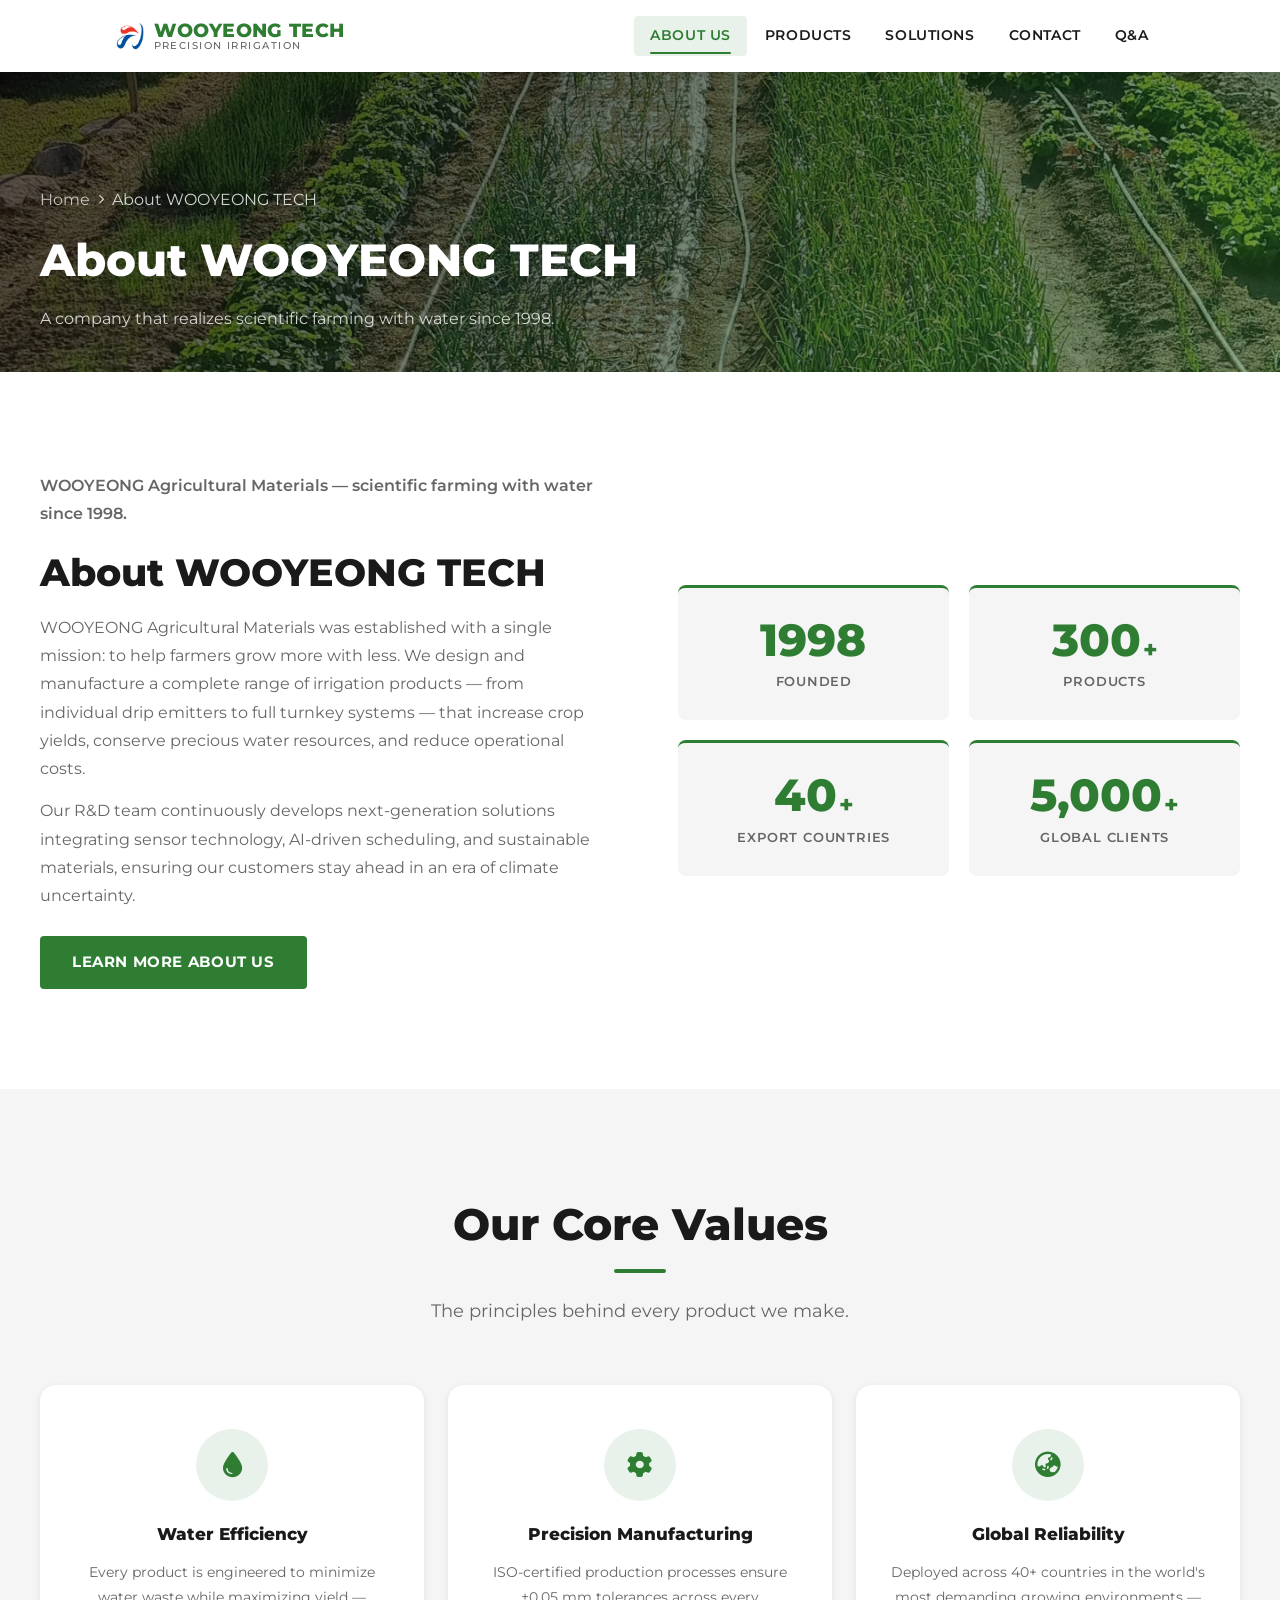
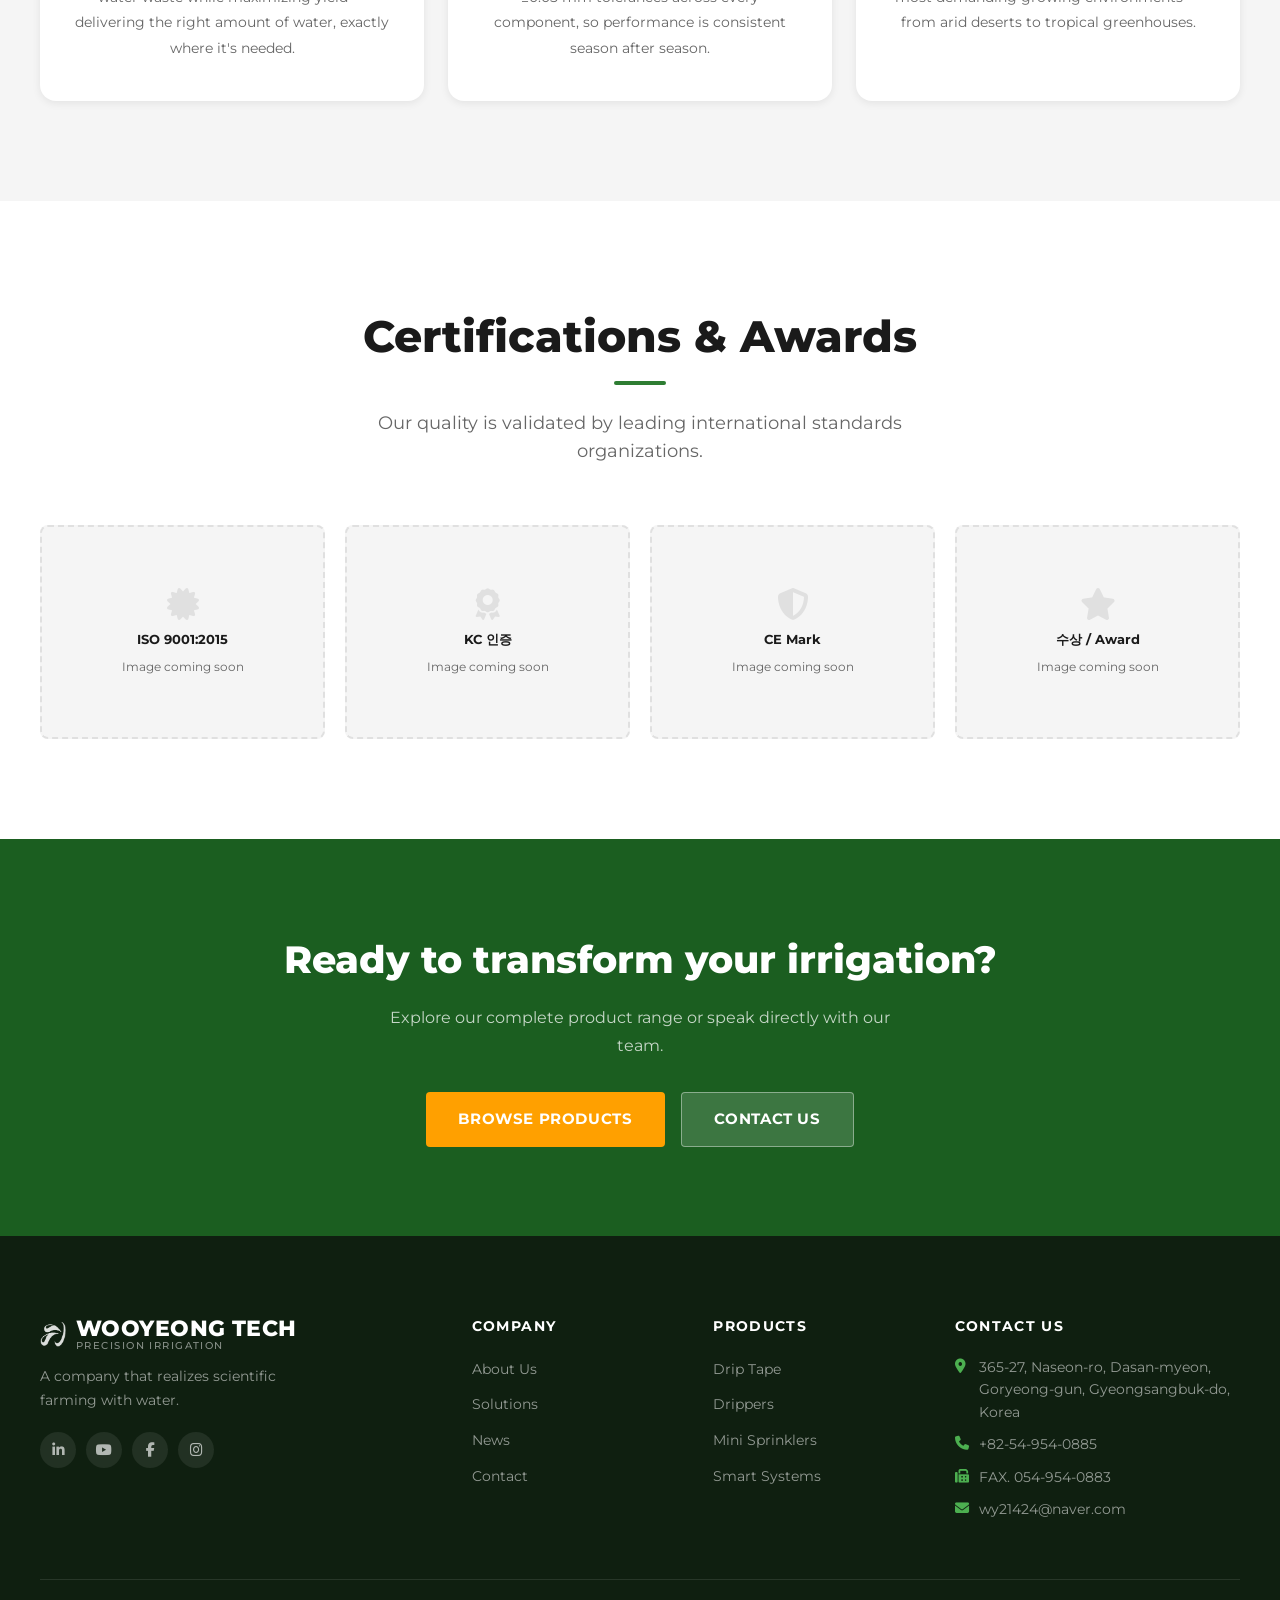
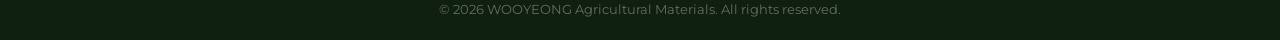
==== about.html @ 28ed4a75 "Reorder nav: About Us first across all pages Co-Authored-By: Claude Sonnet 4.6 <noreply@anthropic.co" ====
<!DOCTYPE html>
<html lang="en" class="font-en">
<head>
  <meta charset="UTF-8" />
  <meta name="viewport" content="width=device-width, initial-scale=1.0" />
  <meta name="description" content="About WOOYEONG TECH — scientific farming with water since 1998." />
  <title>About Us | WOOYEONG TECH</title>
  <link rel="stylesheet" href="https://cdnjs.cloudflare.com/ajax/libs/font-awesome/6.5.1/css/all.min.css" crossorigin="anonymous" />
  <link rel="stylesheet" href="css/style.css" />
</head>
<body>

  <header id="main-header" role="banner">
    <div class="container header-inner">
      <a href="index.html" class="logo" aria-label="Wooyoung Tech Home">
        <img src="images/woo_transparent.png" alt="Wooyoung Tech" class="logo-img" width="28" height="28" />
        <div class="logo-text">
          <span class="logo-main">WOOYEONG TECH</span>
          <span class="logo-sub">Precision Irrigation</span>
        </div>
      </a>
      <nav id="main-nav" role="navigation" aria-label="Main navigation">
        <a href="about.html" class="active" data-i18n="nav_about">About Us</a>
        <a href="products.html" data-i18n="nav_products">Products</a>
        <a href="solutions.html" data-i18n="nav_solutions">Solutions</a>
        <a href="contact.html" data-i18n="nav_contact">Contact</a>
        <a href="faq.html" data-i18n="nav_faq">Q&amp;A</a>
        <div id="admin-lang-bar" role="group" aria-label="Language selector">
          <label for="lang-selector" style="color:#666;font-size:.8rem;font-weight:600;" data-i18n="lang_label">Language</label>
          <select id="lang-selector" aria-label="Select language">
            <option value="en">English</option>
            <option value="ko">한국어</option>
            <option value="ja">日本語</option>
            <option value="zh">中文</option>
          </select>
        </div>
      </nav>
      <button id="menu-toggle" aria-label="Toggle menu" aria-expanded="false" aria-controls="main-nav">
        <span></span><span></span><span></span>
      </button>
    </div>
  </header>
  <div id="nav-overlay" aria-hidden="true"></div>

  <section class="page-hero" style="background-image:url('images/ref1.JPEG');" aria-label="Page header">
    <div class="page-hero-overlay"></div>
    <div class="container page-hero-content animate-on-scroll">
      <p class="page-breadcrumb">
        <a href="index.html" data-i18n="breadcrumb_home">Home</a>
        <i class="fa-solid fa-chevron-right"></i>
        <span data-i18n="page_about_title">Page</span>
      </p>
      <h1 data-i18n="page_about_title">Page Title</h1>
      <p data-i18n="page_about_subtitle">Subtitle</p>
    </div>
  </section>

<!-- ══════════════════════════════════════════════════════
       ABOUT
  ═══════════════════════════════════════════════════════ -->
  <section id="about" class="section" aria-labelledby="about-heading">
    <div class="container">
      <div class="about-inner">

        <!-- Text side -->
        <div class="about-text animate-on-scroll">
          <p class="about-sub" data-i18n="about_section_subtitle">A trusted partner in agricultural irrigation since 1998.</p>
          <h2 id="about-heading" data-i18n="about_section_title">About Wooyoung Tech</h2>
          <p data-i18n="about_desc1">Wooyoung Tech Co., Ltd. was established with a single mission: to help farmers grow more with less. We design and manufacture a complete range of irrigation products — from individual drip emitters to full turnkey systems — that increase crop yields, conserve precious water resources, and reduce operational costs.</p>
          <p data-i18n="about_desc2">Our R&amp;D team continuously develops next-generation solutions integrating sensor technology, AI-driven scheduling, and sustainable materials, ensuring our customers stay ahead in an era of climate uncertainty.</p>
          <a href="#contact" class="btn btn-primary" data-i18n="about_cta">Learn More About Us</a>
        </div>

        <!-- Stats side -->
        <div class="stats-grid animate-on-scroll">

          <div class="stat-card">
            <div class="stat-number">
              <span data-i18n="stat_founded_value">1998</span><span class="stat-suffix" data-i18n="stat_founded_suffix"></span>
            </div>
            <div class="stat-label" data-i18n="stat_founded">Founded</div>
          </div>

          <div class="stat-card">
            <div class="stat-number">
              <span data-count="300" data-i18n="stat_products_value">300</span><span class="stat-suffix" data-i18n="stat_products_suffix">+</span>
            </div>
            <div class="stat-label" data-i18n="stat_products">Products</div>
          </div>

          <div class="stat-card">
            <div class="stat-number">
              <span data-count="40" data-i18n="stat_countries_value">40</span><span class="stat-suffix" data-i18n="stat_countries_suffix">+</span>
            </div>
            <div class="stat-label" data-i18n="stat_countries">Export Countries</div>
          </div>

          <div class="stat-card">
            <div class="stat-number">
              <span data-count="5000" data-i18n="stat_clients_value">5,000</span><span class="stat-suffix" data-i18n="stat_clients_suffix">+</span>
            </div>
            <div class="stat-label" data-i18n="stat_clients">Global Clients</div>
          </div>

        </div><!-- /.stats-grid -->
      </div><!-- /.about-inner -->
    </div>
  </section>

<!-- ══════════════════════════════════════════════════════
       CORE VALUES
  ═══════════════════════════════════════════════════════ -->
  <section class="section section--alt" aria-labelledby="values-heading">
    <div class="container">
      <div class="section-header animate-on-scroll">
        <h2 id="values-heading" data-i18n="about_values_title">Our Core Values</h2>
        <p data-i18n="about_values_subtitle">The principles behind every product we make.</p>
      </div>

      <div class="values-grid">

        <div class="value-card animate-on-scroll">
          <div class="value-card-icon" aria-hidden="true">
            <i class="fa-solid fa-droplet"></i>
          </div>
          <h3 data-i18n="about_value1_title">Water Efficiency</h3>
          <p data-i18n="about_value1_desc">Every product is engineered to minimize water waste while maximizing yield — delivering the right amount of water, exactly where it's needed.</p>
        </div>

        <div class="value-card animate-on-scroll">
          <div class="value-card-icon" aria-hidden="true">
            <i class="fa-solid fa-gear"></i>
          </div>
          <h3 data-i18n="about_value2_title">Precision Manufacturing</h3>
          <p data-i18n="about_value2_desc">ISO-certified production processes ensure ±0.05 mm tolerances across every component, so performance is consistent season after season.</p>
        </div>

        <div class="value-card animate-on-scroll">
          <div class="value-card-icon" aria-hidden="true">
            <i class="fa-solid fa-earth-asia"></i>
          </div>
          <h3 data-i18n="about_value3_title">Global Reliability</h3>
          <p data-i18n="about_value3_desc">Deployed across 40+ countries in the world's most demanding growing environments — from arid deserts to tropical greenhouses.</p>
        </div>

      </div>
    </div>
  </section>

<!-- ══════════════════════════════════════════════════════
       CERTIFICATIONS & AWARDS
  ═══════════════════════════════════════════════════════ -->
  <section class="section" aria-labelledby="cert-heading">
    <div class="container">
      <div class="section-header animate-on-scroll">
        <h2 id="cert-heading" data-i18n="about_cert_title">Certifications &amp; Awards</h2>
        <p data-i18n="about_cert_subtitle">Our quality is validated by leading international standards organizations.</p>
      </div>

      <div class="cert-grid animate-on-scroll">

        <!-- 이미지 준비되면 <img src="images/cert-XXX.jpg" alt="..."> 로 교체 -->
        <div class="cert-card">
          <div class="cert-placeholder">
            <i class="fa-solid fa-certificate"></i>
            <strong>ISO 9001:2015</strong>
            <span data-i18n="about_cert_placeholder">Image coming soon</span>
          </div>
        </div>

        <div class="cert-card">
          <div class="cert-placeholder">
            <i class="fa-solid fa-award"></i>
            <strong>KC 인증</strong>
            <span data-i18n="about_cert_placeholder">Image coming soon</span>
          </div>
        </div>

        <div class="cert-card">
          <div class="cert-placeholder">
            <i class="fa-solid fa-shield-halved"></i>
            <strong>CE Mark</strong>
            <span data-i18n="about_cert_placeholder">Image coming soon</span>
          </div>
        </div>

        <div class="cert-card">
          <div class="cert-placeholder">
            <i class="fa-solid fa-star"></i>
            <strong>수상 / Award</strong>
            <span data-i18n="about_cert_placeholder">Image coming soon</span>
          </div>
        </div>

      </div>
    </div>
  </section>

<!-- ══════════════════════════════════════════════════════
       CTA BANNER
  ═══════════════════════════════════════════════════════ -->
  <section class="about-cta-banner" aria-label="Call to action">
    <div class="container">
      <h2 class="animate-on-scroll" data-i18n="about_cta_banner_title">Ready to transform your irrigation?</h2>
      <p class="animate-on-scroll" data-i18n="about_cta_banner_desc">Explore our complete product range or speak directly with our team.</p>
      <div class="about-cta-actions animate-on-scroll">
        <a href="products.html" class="btn btn-accent" data-i18n="about_cta_btn_products">Browse Products</a>
        <a href="contact.html" class="btn" style="background:rgba(255,255,255,0.15);color:#fff;border:1.5px solid rgba(255,255,255,0.4);" data-i18n="about_cta_btn_contact">Contact Us</a>
      </div>
    </div>
  </section>

<footer id="footer" role="contentinfo">
    <div class="container">
      <div class="footer-top">

        <!-- Brand -->
        <div class="footer-brand">
          <a href="index.html" class="logo">
            <img src="images/woo_transparent.png" alt="Wooyoung Tech" class="logo-img logo-img--footer" width="40" height="40" />
            <div class="logo-text">
              <span class="logo-main">WOOYEONG TECH</span>
              <span class="logo-sub">Precision Irrigation</span>
            </div>
          </a>
          <p class="footer-tagline" data-i18n="footer_tagline">Precision irrigation solutions for a water-efficient world.</p>
          <nav class="footer-social" aria-label="Social media links">
            <a href="#" aria-label="LinkedIn" title="Coming soon"><i class="fa-brands fa-linkedin-in"></i></a>
            <a href="#" aria-label="YouTube" title="Coming soon"><i class="fa-brands fa-youtube"></i></a>
            <a href="#" aria-label="Facebook" title="Coming soon"><i class="fa-brands fa-facebook-f"></i></a>
            <a href="#" aria-label="Instagram" title="Coming soon"><i class="fa-brands fa-instagram"></i></a>
          </nav>
        </div>

        <!-- Company links -->
        <div class="footer-col">
          <h4 data-i18n="footer_col_company">Company</h4>
          <ul>
            <li><a href="about.html" data-i18n="footer_link_about">About Us</a></li>
            <li><a href="solutions.html" data-i18n="footer_link_solutions">Solutions</a></li>
            <li><a href="index.html#news" data-i18n="footer_link_news">News</a></li>
            <li><a href="contact.html" data-i18n="footer_link_contact">Contact</a></li>
          </ul>
        </div>

        <!-- Product links -->
        <div class="footer-col">
          <h4 data-i18n="footer_col_products">Products</h4>
          <ul>
            <li><a href="products.html?cat=drip_tape_hose" data-i18n="footer_link_drip">Drip Tape</a></li>
            <li><a href="products.html?cat=drip_valves" data-i18n="footer_link_drippers">Drippers</a></li>
            <li><a href="products.html?cat=mini_sprinklers" data-i18n="footer_link_sprinklers">Mini Sprinklers</a></li>
            <li><a href="products.html?cat=cooling" data-i18n="footer_link_smart">Smart Systems</a></li>
          </ul>
        </div>

        <!-- Contact info -->
        <div class="footer-col">
          <h4 data-i18n="footer_col_contact">Contact Us</h4>
          <ul class="footer-contact">
            <li>
              <i class="fa-solid fa-location-dot" aria-hidden="true"></i>
              <span data-i18n="footer_address">365-27, Naseon-ro, Dasan-myeon, Goryeong-gun, Gyeongsangbuk-do, Korea</span>
            </li>
            <li>
              <i class="fa-solid fa-phone" aria-hidden="true"></i>
              <a href="tel:+82549540885" data-i18n="footer_phone">+82-54-954-0885</a>
            </li>
            <li>
              <i class="fa-solid fa-fax" aria-hidden="true"></i>
              <span>FAX. 054-954-0883</span>
            </li>
            <li>
              <i class="fa-solid fa-envelope" aria-hidden="true"></i>
              <a href="mailto:wy21424@naver.com" data-i18n="footer_email">wy21424@naver.com</a>
            </li>
          </ul>
        </div>

      </div><!-- /.footer-top -->

      <div class="footer-bottom">
        <p data-i18n="footer_copyright">© 2026 Wooyoung Tech Co., Ltd. All rights reserved.</p>
      </div>
    </div>
  </footer>

  <script src="js/i18n.js"></script>
  <script src="js/lang.js"></script>
  <script src="js/main.js"></script>
</body>
</html>
---- css/style.css ----
/* ============================================================
   WOOYOUNG TECH — style.css
   ============================================================ */

/* ── Google Fonts ────────────────────────────────────────── */
@import url('https://fonts.googleapis.com/css2?family=Montserrat:wght@400;500;600;700;800&family=Noto+Sans+KR:wght@400;500;700&family=Noto+Sans+JP:wght@400;500;700&family=Noto+Sans+SC:wght@400;500;700&display=swap');

/* ── CSS Custom Properties ───────────────────────────────── */
:root {
  --clr-primary:    #2E7D32;
  --clr-primary-dk: #1B5E20;
  --clr-primary-lt: #4CAF50;
  --clr-accent:     #FFA000;
  --clr-accent-dk:  #FF6F00;
  --clr-bg:         #F5F5F5;
  --clr-white:      #FFFFFF;
  --clr-text:       #1A1A1A;
  --clr-text-muted: #666666;
  --clr-border:     #E0E0E0;
  --clr-overlay:    rgba(0,0,0,0.52);

  --radius-sm: 4px;
  --radius-md: 8px;
  --radius-lg: 16px;

  --shadow-sm: 0 2px 8px rgba(0,0,0,0.08);
  --shadow-md: 0 4px 20px rgba(0,0,0,0.12);
  --shadow-lg: 0 8px 40px rgba(0,0,0,0.16);

  --header-h: 72px;
  --section-pad: clamp(60px, 8vw, 100px);
  --container: 1200px;
  --gap: 24px;

  --transition: 0.3s ease;
}

/* ── Font language classes ───────────────────────────────── */
:root, html.font-en { font-family: 'Montserrat', sans-serif; }
html.font-ko        { font-family: 'Noto Sans KR', 'Montserrat', sans-serif; }
html.font-ja        { font-family: 'Noto Sans JP', 'Montserrat', sans-serif; }
html.font-zh        { font-family: 'Noto Sans SC', 'Montserrat', sans-serif; }

/* ── Reset ───────────────────────────────────────────────── */
*, *::before, *::after { box-sizing: border-box; margin: 0; padding: 0; }
html { scroll-behavior: smooth; }
body {
  color: var(--clr-text);
  background: var(--clr-white);
  line-height: 1.6;
  -webkit-font-smoothing: antialiased;
  overflow-x: hidden;
}
img, video { display: block; max-width: 100%; }
a { color: inherit; text-decoration: none; }
ul, ol { list-style: none; }
button { cursor: pointer; border: none; background: none; font: inherit; }

/* ── Utility ─────────────────────────────────────────────── */
.container {
  width: min(var(--container), 100% - 2 * var(--gap));
  margin-inline: auto;
}
.section { padding: var(--section-pad) 0; }
.section--alt { background: var(--clr-bg); }

.section-header {
  text-align: center;
  margin-bottom: clamp(36px, 5vw, 60px);
}
.section-header h2 {
  font-size: clamp(1.75rem, 3.5vw, 2.75rem);
  font-weight: 800;
  color: var(--clr-text);
  margin-bottom: 0.5rem;
  position: relative;
  display: inline-block;
}
.section-header h2::after {
  content: '';
  display: block;
  width: 52px;
  height: 4px;
  background: var(--clr-primary);
  margin: 10px auto 0;
  border-radius: 2px;
}
.section-header p {
  color: var(--clr-text-muted);
  font-size: clamp(0.95rem, 1.5vw, 1.1rem);
  max-width: 560px;
  margin: 16px auto 0;
}

.btn {
  display: inline-flex;
  align-items: center;
  gap: 8px;
  padding: 14px 32px;
  border-radius: var(--radius-sm);
  font-weight: 700;
  font-size: 0.95rem;
  letter-spacing: 0.04em;
  transition: background var(--transition), color var(--transition), transform var(--transition), box-shadow var(--transition);
  text-transform: uppercase;
}
.btn-primary {
  background: var(--clr-primary);
  color: var(--clr-white);
}
.btn-primary:hover {
  background: var(--clr-primary-dk);
  transform: translateY(-2px);
  box-shadow: 0 6px 20px rgba(46,125,50,0.35);
}
.btn-accent {
  background: var(--clr-accent);
  color: var(--clr-white);
}
.btn-accent:hover {
  background: var(--clr-accent-dk);
  transform: translateY(-2px);
  box-shadow: 0 6px 20px rgba(255,160,0,0.4);
}
.btn-outline {
  background: transparent;
  color: var(--clr-white);
  border: 2px solid var(--clr-white);
}
.btn-outline:hover {
  background: var(--clr-white);
  color: var(--clr-primary);
  transform: translateY(-2px);
}

/* ── Scroll animation ────────────────────────────────────── */
.animate-on-scroll {
  opacity: 0;
  transform: translateY(36px);
  transition: opacity 0.65s ease, transform 0.65s ease;
}
.animate-on-scroll.visible {
  opacity: 1;
  transform: translateY(0);
}

/* ============================================================
   HEADER
   ============================================================ */
#main-header {
  position: fixed;
  top: 0; left: 0; right: 0;
  z-index: 1000;
  height: var(--header-h);
  display: flex;
  align-items: center;
  transition: background var(--transition), box-shadow var(--transition);
}
#main-header.scrolled {
  background: var(--clr-white);
  box-shadow: var(--shadow-sm);
}

.header-inner {
  display: flex;
  align-items: center;
  justify-content: space-between;
  width: 100%;
  /* Constrain spread at very wide screens */
  max-width: 1100px;
  margin-inline: auto;
  padding: 0 clamp(0px, 2vw, 32px);
}

/* Logo */
.logo {
  display: flex;
  align-items: center;
  gap: 10px;
  text-decoration: none;
}
.logo-img {
  width: 28px; height: 28px;
  object-fit: contain;
  flex-shrink: 0;
}
.logo-img--footer {
  width: 26px; height: 26px;
  filter: brightness(0) invert(1) opacity(0.85);
}
.logo-text {
  display: flex;
  flex-direction: column;
  line-height: 1.1;
}
.logo-main {
  font-size: 1.2rem;
  font-weight: 800;
  color: var(--clr-white);
  letter-spacing: 0.02em;
  transition: color var(--transition);
}
.logo-sub {
  font-size: 0.6rem;
  font-weight: 500;
  color: rgba(255,255,255,0.75);
  letter-spacing: 0.15em;
  text-transform: uppercase;
  transition: color var(--transition);
}
#main-header.scrolled .logo-main { color: var(--clr-primary); }
#main-header.scrolled .logo-sub  { color: var(--clr-text-muted); }

/* Nav */
#main-nav {
  display: flex;
  align-items: center;
  gap: 2px;
}
#main-nav a {
  padding: 8px 16px;
  font-size: 0.9rem;
  font-weight: 600;
  letter-spacing: 0.04em;
  color: rgba(255,255,255,0.9);
  border-radius: var(--radius-sm);
  transition: color var(--transition), background var(--transition);
  text-transform: uppercase;
}
#main-nav a:hover {
  color: var(--clr-white);
  background: rgba(255,255,255,0.12);
}
#main-header.scrolled #main-nav a { color: var(--clr-text); }
#main-header.scrolled #main-nav a:hover {
  color: var(--clr-primary);
  background: rgba(46,125,50,0.08);
}

/* Admin lang bar */
#admin-lang-bar {
  display: none;
  align-items: center;
  gap: 8px;
  margin-left: 12px;
}
#admin-lang-bar select {
  padding: 5px 10px;
  border: 1px solid var(--clr-border);
  border-radius: var(--radius-sm);
  font-size: 0.8rem;
  font-weight: 600;
  background: var(--clr-white);
  cursor: pointer;
}

/* Hamburger */
#menu-toggle {
  display: none;
  flex-direction: column;
  justify-content: center;
  gap: 5px;
  width: 40px;
  height: 40px;
  padding: 4px;
  z-index: 1010;
}
#menu-toggle span {
  display: block;
  height: 2px;
  background: var(--clr-white);
  border-radius: 2px;
  transition: transform var(--transition), opacity var(--transition), background var(--transition);
}
#main-header.scrolled #menu-toggle span { background: var(--clr-text); }
#menu-toggle.active span:nth-child(1) { transform: translateY(7px) rotate(45deg); }
#menu-toggle.active span:nth-child(2) { opacity: 0; }
#menu-toggle.active span:nth-child(3) { transform: translateY(-7px) rotate(-45deg); }

/* Mobile nav overlay */
#nav-overlay {
  display: none;
  position: fixed;
  inset: 0;
  background: rgba(0,0,0,0.4);
  z-index: 998;
}
#nav-overlay.active { display: block; }

/* ============================================================
   HERO
   ============================================================ */
#hero {
  position: relative;
  height: 100vh;
  min-height: 560px;
  display: flex;
  align-items: center;
  overflow: hidden;
  background: #1a2e1b;
}

.hero-video {
  position: absolute;
  inset: 0;
  width: 100%; height: 100%;
  object-fit: cover;
  opacity: 0.55;
}

.hero-overlay {
  position: absolute;
  inset: 0;
  background: linear-gradient(135deg, rgba(0,0,0,0.6) 0%, rgba(27,94,32,0.45) 100%);
}

.hero-content {
  position: relative;
  z-index: 2;
  max-width: 700px;
}
.hero-eyebrow {
  display: inline-flex;
  align-items: center;
  gap: 8px;
  background: rgba(255,255,255,0.12);
  border: 1px solid rgba(255,255,255,0.2);
  color: rgba(255,255,255,0.9);
  padding: 6px 16px;
  border-radius: 100px;
  font-size: 0.8rem;
  font-weight: 600;
  letter-spacing: 0.12em;
  text-transform: uppercase;
  margin-bottom: 20px;
  animation: fadeSlideUp 0.8s ease both;
}
.hero-content h1 {
  font-size: clamp(2.2rem, 5.5vw, 4rem);
  font-weight: 800;
  color: var(--clr-white);
  line-height: 1.15;
  margin-bottom: 20px;
  animation: fadeSlideUp 0.8s 0.15s ease both;
}
.hero-content h1 em {
  font-style: normal;
  color: var(--clr-accent);
}
.hero-content p {
  font-size: clamp(1rem, 1.8vw, 1.2rem);
  color: rgba(255,255,255,0.85);
  line-height: 1.7;
  margin-bottom: 36px;
  animation: fadeSlideUp 0.8s 0.3s ease both;
}
.hero-actions {
  display: flex;
  flex-wrap: wrap;
  gap: 14px;
  animation: fadeSlideUp 0.8s 0.45s ease both;
}

.hero-scroll {
  position: absolute;
  bottom: 32px;
  left: 50%;
  transform: translateX(-50%);
  display: flex;
  flex-direction: column;
  align-items: center;
  gap: 6px;
  color: rgba(255,255,255,0.6);
  font-size: 0.7rem;
  letter-spacing: 0.1em;
  text-transform: uppercase;
  animation: bounce 2s 1s infinite;
}
.hero-scroll i { font-size: 1.1rem; }

@keyframes fadeSlideUp {
  from { opacity: 0; transform: translateY(30px); }
  to   { opacity: 1; transform: translateY(0); }
}
@keyframes bounce {
  0%, 100% { transform: translateX(-50%) translateY(0); }
  50%       { transform: translateX(-50%) translateY(8px); }
}

/* ============================================================
   PRODUCTS
   ============================================================ */
#products { background: var(--clr-white); }

.products-grid {
  display: grid;
  grid-template-columns: repeat(4, 1fr);
  gap: var(--gap);
}

.product-card {
  background: var(--clr-white);
  border: 1px solid var(--clr-border);
  border-radius: var(--radius-md);
  overflow: hidden;
  transition: box-shadow var(--transition), transform var(--transition), border-color var(--transition);
  position: relative;
}
.product-card::after {
  content: '';
  position: absolute;
  bottom: 0; left: 0; right: 0;
  height: 3px;
  background: var(--clr-primary);
  transform: scaleX(0);
  transform-origin: left;
  transition: transform 0.4s ease;
}
.product-card:hover {
  box-shadow: var(--shadow-md);
  transform: translateY(-4px);
  border-color: transparent;
}
.product-card:hover::after { transform: scaleX(1); }

.product-card-img {
  position: relative;
  overflow: hidden;
  aspect-ratio: 1/1;
  background: #f8f8f8;
  display: flex;
  align-items: center;
  justify-content: center;
}
.product-card-img img {
  width: 100%; height: 100%;
  object-fit: contain;
  padding: 12px;
  transition: transform 0.4s ease;
}
.product-card:hover .product-card-img img { transform: scale(1.06); }

.product-card-body {
  padding: 20px;
}
.product-card-body h3 {
  font-size: 1rem;
  font-weight: 700;
  margin-bottom: 6px;
  color: var(--clr-text);
}
.product-card-body p {
  font-size: 0.85rem;
  color: var(--clr-text-muted);
  line-height: 1.55;
  margin-bottom: 14px;
}
.product-link {
  font-size: 0.85rem;
  font-weight: 700;
  color: var(--clr-primary);
  letter-spacing: 0.03em;
  transition: gap var(--transition), color var(--transition);
}
.product-card:hover .product-link { color: var(--clr-primary-dk); }

/* ============================================================
   COOL-FOG FEATURED SECTION
   ============================================================ */
.cf-section {
  background: linear-gradient(135deg, #0d1f0e 0%, #1a3a1c 60%, #0f2a10 100%);
  color: var(--clr-white);
  overflow: hidden;
  position: relative;
}
.cf-section::before {
  content: '';
  position: absolute;
  top: -120px; right: -120px;
  width: 500px; height: 500px;
  border-radius: 50%;
  background: radial-gradient(circle, rgba(76,175,80,0.12) 0%, transparent 70%);
  pointer-events: none;
}

.cf-inner {
  display: grid;
  grid-template-columns: 1fr 1fr;
  gap: clamp(40px, 6vw, 90px);
  align-items: center;
}

/* Badge + title */
.cf-badge {
  display: inline-flex;
  align-items: center;
  gap: 6px;
  background: rgba(255,160,0,0.15);
  border: 1px solid rgba(255,160,0,0.4);
  color: var(--clr-accent);
  padding: 5px 14px;
  border-radius: 100px;
  font-size: 0.72rem;
  font-weight: 700;
  letter-spacing: 0.12em;
  text-transform: uppercase;
  margin-bottom: 16px;
}
.cf-section h2 {
  font-size: clamp(2.2rem, 4.5vw, 3.5rem);
  font-weight: 800;
  color: var(--clr-white);
  line-height: 1.1;
  margin-bottom: 20px;
  letter-spacing: -0.01em;
}
.cf-desc {
  font-size: 1rem;
  color: rgba(255,255,255,0.75);
  line-height: 1.8;
  margin-bottom: 28px;
  max-width: 520px;
}

/* Stats row */
.cf-stats {
  display: grid;
  grid-template-columns: repeat(4, 1fr);
  gap: 12px;
  margin-bottom: 24px;
}
.cf-stat-item {
  background: rgba(255,255,255,0.06);
  border: 1px solid rgba(255,255,255,0.1);
  border-radius: var(--radius-md);
  padding: 14px 10px;
  text-align: center;
}
.cf-stat-value {
  display: block;
  font-size: clamp(1rem, 1.8vw, 1.3rem);
  font-weight: 800;
  color: var(--clr-accent);
  line-height: 1.1;
  margin-bottom: 4px;
}
.cf-stat-label {
  display: block;
  font-size: 0.68rem;
  color: rgba(255,255,255,0.55);
  font-weight: 600;
  letter-spacing: 0.04em;
  line-height: 1.3;
}

/* Patent + Research badges */
.cf-badges {
  display: flex;
  flex-wrap: wrap;
  gap: 8px;
  margin-bottom: 20px;
}
.cf-meta-badge {
  display: inline-flex;
  align-items: center;
  gap: 6px;
  background: rgba(255,255,255,0.06);
  border: 1px solid rgba(255,255,255,0.15);
  color: rgba(255,255,255,0.7);
  padding: 5px 12px;
  border-radius: var(--radius-sm);
  font-size: 0.75rem;
  font-weight: 600;
}
.cf-meta-badge i { color: var(--clr-primary-lt); font-size: 0.8rem; }

/* Application pills */
.cf-apps {
  display: flex;
  flex-wrap: wrap;
  gap: 8px;
  margin-bottom: 28px;
}
.cf-app-pill {
  display: inline-flex;
  align-items: center;
  gap: 6px;
  background: rgba(76,175,80,0.15);
  border: 1px solid rgba(76,175,80,0.3);
  color: rgba(255,255,255,0.85);
  padding: 6px 14px;
  border-radius: 100px;
  font-size: 0.82rem;
  font-weight: 600;
}
.cf-app-pill i { color: var(--clr-primary-lt); font-size: 0.85rem; }

/* CTAs */
.cf-actions { display: flex; flex-wrap: wrap; gap: 12px; }
.btn-outline-dark {
  display: inline-flex;
  align-items: center;
  gap: 8px;
  padding: 14px 32px;
  border-radius: var(--radius-sm);
  font-weight: 700;
  font-size: 0.95rem;
  letter-spacing: 0.04em;
  text-transform: uppercase;
  background: transparent;
  color: rgba(255,255,255,0.85);
  border: 2px solid rgba(255,255,255,0.3);
  transition: all var(--transition);
}
.btn-outline-dark:hover {
  background: rgba(255,255,255,0.1);
  border-color: rgba(255,255,255,0.6);
  color: var(--clr-white);
  transform: translateY(-2px);
}

/* Visual / hero card */
.cf-visual { position: relative; }
.cf-hero-card {
  position: relative;
  border-radius: var(--radius-lg);
  overflow: hidden;
  box-shadow: 0 24px 60px rgba(0,0,0,0.5);
}
.cf-hero-card img {
  width: 100%;
  height: 100%;
  object-fit: cover;
  aspect-ratio: 7/8;
  display: block;
  filter: brightness(0.75) saturate(1.1);
  transition: transform 0.6s ease, filter 0.6s ease;
}
.cf-hero-card:hover img {
  transform: scale(1.04);
  filter: brightness(0.85) saturate(1.2);
}
.cf-card-overlay {
  position: absolute;
  bottom: 0; left: 0; right: 0;
  padding: 24px;
  background: linear-gradient(0deg, rgba(0,0,0,0.75) 0%, transparent 100%);
  display: flex;
  gap: 16px;
}
.cf-card-kpi {
  flex: 1;
  background: rgba(255,255,255,0.1);
  backdrop-filter: blur(8px);
  border: 1px solid rgba(255,255,255,0.2);
  border-radius: var(--radius-md);
  padding: 12px 16px;
  text-align: center;
}
.cf-kpi-value {
  display: block;
  font-size: 1.4rem;
  font-weight: 800;
  color: var(--clr-accent);
}
.cf-kpi-label {
  display: block;
  font-size: 0.7rem;
  color: rgba(255,255,255,0.7);
  font-weight: 600;
  margin-top: 2px;
}

@media (max-width: 1024px) {
  .cf-stats { grid-template-columns: repeat(2, 1fr); }
}
@media (max-width: 768px) {
  .cf-inner { grid-template-columns: 1fr; }
  .cf-visual { order: -1; }
  .cf-hero-card img { aspect-ratio: 16/9; }
  .cf-stats { grid-template-columns: repeat(2, 1fr); }
  .cf-actions .btn, .cf-actions .btn-outline-dark { width: 100%; justify-content: center; }
}

/* ============================================================
   PAGE HERO (sub-pages)
   ============================================================ */
.page-hero {
  position: relative;
  height: 300px;
  background-size: cover;
  background-position: center;
  display: flex;
  align-items: flex-end;
  margin-top: var(--header-h);
}
.page-hero-overlay {
  position: absolute;
  inset: 0;
  background: linear-gradient(135deg, rgba(0,0,0,0.65) 0%, rgba(27,94,32,0.5) 100%);
}
.page-hero-content {
  position: relative;
  z-index: 2;
  padding-bottom: 40px;
  color: var(--clr-white);
}
.page-breadcrumb {
  display: flex;
  align-items: center;
  gap: 8px;
  font-size: 0.8rem;
  color: rgba(255,255,255,0.7);
  margin-bottom: 12px;
}
.page-breadcrumb a { color: rgba(255,255,255,0.7); transition: color var(--transition); }
.page-breadcrumb a:hover { color: var(--clr-white); }
.page-breadcrumb i { font-size: 0.6rem; }
.page-hero-content h1 {
  font-size: clamp(1.8rem, 3.5vw, 2.8rem);
  font-weight: 800;
  margin-bottom: 10px;
}
.page-hero-content p {
  font-size: 1rem;
  color: rgba(255,255,255,0.8);
  max-width: 560px;
}

/* Nav active link */
#main-nav a.active {
  color: var(--clr-primary) !important;
  background: rgba(46,125,50,0.1) !important;
  border-radius: var(--radius-sm);
  position: relative;
}
#main-nav a.active::after {
  content: '';
  position: absolute;
  bottom: 2px; left: 16px; right: 16px;
  height: 2px;
  background: var(--clr-primary);
  border-radius: 2px;
}
#main-header:not(.scrolled) #main-nav a.active {
  color: var(--clr-white) !important;
  background: rgba(255,255,255,0.18) !important;
}
#main-header:not(.scrolled) #main-nav a.active::after {
  background: var(--clr-white);
}

/* ============================================================
   HOMEPAGE CATEGORY CARDS
   ============================================================ */
.hp-cat-grid {
  display: grid;
  grid-template-columns: repeat(4, 1fr);
  gap: 16px;
  margin-bottom: 36px;
}

.hp-cat-card {
  display: flex;
  flex-direction: column;
  border-radius: var(--radius-md);
  overflow: hidden;
  background: var(--clr-white);
  border: 1px solid var(--clr-border);
  text-decoration: none;
  color: var(--clr-text);
  transition: box-shadow var(--transition), transform var(--transition), border-color var(--transition);
  position: relative;
}
.hp-cat-card::after {
  content: '';
  position: absolute;
  bottom: 0; left: 0; right: 0;
  height: 3px;
  background: var(--clr-primary);
  transform: scaleX(0);
  transform-origin: left;
  transition: transform 0.4s ease;
}
.hp-cat-card:hover {
  box-shadow: var(--shadow-md);
  transform: translateY(-4px);
  border-color: transparent;
}
.hp-cat-card:hover::after { transform: scaleX(1); }

.hp-cat-card--accent::after { background: var(--clr-accent); }

.hp-cat-img {
  aspect-ratio: 4/3;
  overflow: hidden;
  background: #f4f4f4;
}
.hp-cat-img img {
  width: 100%; height: 100%;
  object-fit: contain;
  padding: 10px;
  transition: transform 0.4s ease;
}
.hp-cat-card:hover .hp-cat-img img { transform: scale(1.06); }

.hp-cat-body {
  padding: 14px 16px;
  display: flex;
  align-items: center;
  justify-content: space-between;
  gap: 8px;
}
.hp-cat-body h3 {
  font-size: 0.88rem;
  font-weight: 700;
  color: var(--clr-text);
  margin: 0;
  line-height: 1.3;
}
.hp-cat-arrow {
  width: 28px; height: 28px;
  border-radius: 50%;
  background: rgba(46,125,50,0.08);
  display: flex;
  align-items: center;
  justify-content: center;
  font-size: 0.75rem;
  color: var(--clr-primary);
  flex-shrink: 0;
  transition: background var(--transition), color var(--transition);
}
.hp-cat-card:hover .hp-cat-arrow {
  background: var(--clr-primary);
  color: var(--clr-white);
}
.hp-cat-card--accent:hover .hp-cat-arrow { background: var(--clr-accent); }

.hp-products-cta { text-align: center; }

@media (max-width: 1024px) { .hp-cat-grid { grid-template-columns: repeat(4, 1fr); } }
@media (max-width: 768px)  { .hp-cat-grid { grid-template-columns: repeat(2, 1fr); } }
@media (max-width: 480px)  {
  .hp-cat-grid { grid-template-columns: repeat(2, 1fr); gap: 10px; }
  .hp-cat-body h3 { font-size: 0.78rem; }
}

/* ── Cool-Fog text column (explicit) ────────────────────── */
.cf-text {
  display: flex;
  flex-direction: column;
  justify-content: center;
}

/* ============================================================
   CONTACT SECTION
   ============================================================ */
.contact-section {
  background: var(--clr-bg);
  padding-top: clamp(40px, 5vw, 60px);
}

.contact-grid {
  display: grid;
  grid-template-columns: repeat(4, 1fr);
  gap: var(--gap);
}

.contact-card {
  background: var(--clr-white);
  border-radius: var(--radius-md);
  padding: 32px 24px;
  text-align: center;
  box-shadow: var(--shadow-sm);
  display: flex;
  flex-direction: column;
  align-items: center;
  gap: 10px;
  transition: box-shadow var(--transition), transform var(--transition);
}
.contact-card:hover {
  box-shadow: var(--shadow-md);
  transform: translateY(-4px);
}

.contact-card-icon {
  width: 56px; height: 56px;
  border-radius: 50%;
  background: rgba(46,125,50,0.08);
  display: flex;
  align-items: center;
  justify-content: center;
  font-size: 1.3rem;
  color: var(--clr-primary);
  margin-bottom: 4px;
}
.contact-card-label {
  font-size: 0.78rem;
  font-weight: 700;
  letter-spacing: 0.1em;
  text-transform: uppercase;
  color: var(--clr-text-muted);
  margin: 0;
}
.contact-card p {
  font-size: 0.92rem;
  color: var(--clr-text);
  line-height: 1.6;
  margin: 0;
}
.contact-card a {
  color: var(--clr-text);
  transition: color var(--transition);
}
.contact-card a:hover { color: var(--clr-primary); }

.contact-fax {
  font-size: 0.85rem;
  color: var(--clr-text-muted);
}
.contact-fax-label {
  font-weight: 700;
  margin-right: 4px;
}
.contact-holiday {
  font-size: 0.75rem;
  color: var(--clr-text-muted);
  margin: 0;
}
.contact-card-link {
  display: inline-flex;
  align-items: center;
  gap: 6px;
  margin-top: 8px;
  padding: 8px 18px;
  border-radius: 100px;
  background: rgba(46,125,50,0.08);
  color: var(--clr-primary) !important;
  font-size: 0.82rem;
  font-weight: 700;
  transition: background var(--transition), transform var(--transition);
}
.contact-card-link:hover {
  background: var(--clr-primary);
  color: var(--clr-white) !important;
  transform: none;
}

@media (max-width: 1024px) {
  .contact-grid { grid-template-columns: repeat(2, 1fr); }
}
@media (max-width: 768px) {
  .contact-grid { grid-template-columns: 1fr; }
}

/* ── Category Card Grid Selector ─────────────────────────── */
.product-category-selector {
  margin-bottom: 40px;
}

/* "All Products" wide button */
.cat-all-btn {
  display: flex;
  align-items: center;
  justify-content: space-between;
  width: 100%;
  padding: 14px 22px;
  background: var(--clr-bg);
  border: 2px solid var(--clr-border);
  border-radius: var(--radius-md);
  margin-bottom: 14px;
  font-weight: 700;
  font-size: 0.95rem;
  color: var(--clr-text-muted);
  cursor: pointer;
  transition: all var(--transition);
}
.cat-all-btn:hover {
  border-color: var(--clr-primary);
  color: var(--clr-primary);
}
.cat-all-btn.active {
  background: var(--clr-primary);
  border-color: var(--clr-primary);
  color: var(--clr-white);
}
.cat-all-inner {
  display: flex;
  align-items: center;
  gap: 10px;
  font-size: 1rem;
}
.cat-all-count {
  background: rgba(255,255,255,0.2);
  padding: 2px 12px;
  border-radius: 100px;
  font-size: 0.82rem;
  font-weight: 700;
}
.cat-all-btn:not(.active) .cat-all-count {
  background: var(--clr-border);
  color: var(--clr-text-muted);
}

/* Category cards grid — 5 columns */
.cat-card-grid {
  display: grid;
  grid-template-columns: repeat(5, 1fr);
  gap: 10px;
}

.cat-card {
  display: flex;
  flex-direction: column;
  align-items: center;
  justify-content: center;
  text-align: center;
  padding: 16px 8px 14px;
  background: var(--clr-white);
  border: 2px solid var(--clr-border);
  border-radius: var(--radius-md);
  cursor: pointer;
  transition: all var(--transition);
  gap: 6px;
  min-height: 90px;
}
.cat-card:hover {
  border-color: var(--clr-primary);
  transform: translateY(-3px);
  box-shadow: var(--shadow-sm);
}
.cat-card.active {
  background: var(--clr-primary);
  border-color: var(--clr-primary);
  color: var(--clr-white);
  transform: translateY(-3px);
  box-shadow: 0 6px 20px rgba(46,125,50,0.3);
}
.cat-card-icon {
  width: 38px; height: 38px;
  border-radius: 50%;
  background: rgba(46,125,50,0.08);
  display: flex;
  align-items: center;
  justify-content: center;
  font-size: 1rem;
  color: var(--clr-primary);
  flex-shrink: 0;
  transition: background var(--transition), color var(--transition);
}
.cat-card.active .cat-card-icon {
  background: rgba(255,255,255,0.2);
  color: var(--clr-white);
}
.cat-card-name {
  font-size: 0.72rem;
  font-weight: 700;
  line-height: 1.3;
  color: var(--clr-text);
  word-break: keep-all;
  transition: color var(--transition);
}
.cat-card.active .cat-card-name { color: var(--clr-white); }
.cat-card:hover:not(.active) .cat-card-name { color: var(--clr-primary); }
.cat-card-count {
  font-size: 0.65rem;
  font-weight: 700;
  color: var(--clr-primary);
  background: rgba(46,125,50,0.1);
  padding: 1px 8px;
  border-radius: 100px;
  transition: background var(--transition), color var(--transition);
}
.cat-card.active .cat-card-count {
  background: rgba(255,255,255,0.22);
  color: var(--clr-white);
}

@media (max-width: 1024px) {
  .cat-card-grid { grid-template-columns: repeat(4, 1fr); }
}
@media (max-width: 768px) {
  .cat-card-grid { grid-template-columns: repeat(3, 1fr); gap: 8px; }
  .cat-card { padding: 12px 6px; min-height: 80px; }
  .cat-card-icon { width: 32px; height: 32px; font-size: 0.85rem; }
}
@media (max-width: 480px) {
  .cat-card-grid { grid-template-columns: repeat(3, 1fr); }
  .cat-card-name { font-size: 0.65rem; }
}

/* Category badge inside card */
.product-cat-badge {
  display: inline-block;
  font-size: 0.68rem;
  font-weight: 700;
  letter-spacing: 0.08em;
  text-transform: uppercase;
  color: var(--clr-primary);
  background: rgba(46,125,50,0.08);
  padding: 2px 9px;
  border-radius: 100px;
  margin-bottom: 6px;
}

/* Empty state */
.products-empty {
  grid-column: 1 / -1;
  text-align: center;
  color: var(--clr-text-muted);
  padding: 48px 0;
  font-size: 1rem;
}

/* ── Pagination ───────────────────────────────────────────── */
.product-pagination {
  display: flex;
  align-items: center;
  justify-content: center;
  gap: 16px;
  margin-top: 48px;
  flex-wrap: wrap;
}
.pagination-info {
  font-size: 0.85rem;
  color: var(--clr-text-muted);
  font-weight: 600;
  min-width: 80px;
  text-align: center;
}
.pagination-btns {
  display: flex;
  align-items: center;
  gap: 4px;
}
.page-btn {
  min-width: 38px;
  height: 38px;
  border: 2px solid var(--clr-border);
  border-radius: var(--radius-sm);
  background: var(--clr-white);
  font-size: 0.88rem;
  font-weight: 600;
  color: var(--clr-text);
  display: flex;
  align-items: center;
  justify-content: center;
  transition: all var(--transition);
  cursor: pointer;
  padding: 0 6px;
}
.page-btn:hover:not(:disabled):not(.active) {
  border-color: var(--clr-primary);
  color: var(--clr-primary);
}
.page-btn.active {
  background: var(--clr-primary);
  border-color: var(--clr-primary);
  color: var(--clr-white);
  cursor: default;
}
.page-btn:disabled {
  opacity: 0.35;
  cursor: not-allowed;
}
.page-prev, .page-next { font-size: 0.75rem; }
.page-ellipsis {
  min-width: 32px;
  height: 38px;
  display: flex;
  align-items: center;
  justify-content: center;
  color: var(--clr-text-muted);
  font-size: 0.9rem;
}

/* ============================================================
   WHY SECTION
   ============================================================ */
#why { background: var(--clr-bg); }

.why-block {
  display: grid;
  grid-template-columns: 1fr 1fr;
  gap: clamp(32px, 5vw, 80px);
  align-items: center;
  margin-bottom: clamp(60px, 8vw, 100px);
}
.why-block:last-child { margin-bottom: 0; }
.why-block--reverse .why-img-wrap { order: 2; }
.why-block--reverse .why-text { order: 1; }

.why-img-wrap {
  position: relative;
  border-radius: var(--radius-lg);
  overflow: hidden;
  box-shadow: var(--shadow-lg);
}
.why-img-wrap img {
  width: 100%; height: 100%;
  object-fit: cover;
  aspect-ratio: 4/3;
  display: block;
}
.why-img-badge {
  position: absolute;
  bottom: -14px; right: 24px;
  background: var(--clr-primary);
  color: var(--clr-white);
  padding: 12px 20px;
  border-radius: var(--radius-md);
  font-size: 0.85rem;
  font-weight: 700;
  box-shadow: var(--shadow-md);
  display: flex;
  align-items: center;
  gap: 8px;
}
.why-img-badge i { font-size: 1rem; }

.why-text { padding: 20px 0; }
.why-icon {
  width: 56px; height: 56px;
  background: rgba(46,125,50,0.1);
  border-radius: 50%;
  display: flex;
  align-items: center;
  justify-content: center;
  margin-bottom: 20px;
}
.why-icon i {
  font-size: 1.4rem;
  color: var(--clr-primary);
}
.why-text h3 {
  font-size: clamp(1.3rem, 2.5vw, 1.75rem);
  font-weight: 800;
  margin-bottom: 14px;
}
.why-text p {
  font-size: 1rem;
  color: var(--clr-text-muted);
  line-height: 1.75;
  margin-bottom: 20px;
}
.why-stat {
  display: inline-flex;
  align-items: center;
  gap: 8px;
  background: var(--clr-primary);
  color: var(--clr-white);
  padding: 8px 20px;
  border-radius: 100px;
  font-size: 0.9rem;
  font-weight: 700;
}
.why-stat i { font-size: 0.9rem; }

/* ============================================================
   SOLUTIONS
   ============================================================ */
#solutions { background: var(--clr-text); }
#solutions .section-header h2 { color: var(--clr-white); }
#solutions .section-header h2::after { background: var(--clr-accent); }
#solutions .section-header p { color: rgba(255,255,255,0.65); }

.solutions-grid {
  display: grid;
  grid-template-columns: repeat(3, 1fr);
  gap: var(--gap);
}

.solution-card {
  position: relative;
  border-radius: var(--radius-lg);
  overflow: hidden;
  cursor: pointer;
  min-height: 420px;
  aspect-ratio: 16/10;
}
.solution-card img {
  width: 100%; height: 100%;
  object-fit: cover;
  object-position: top center;
  position: absolute;
  inset: 0;
  transition: transform 0.5s ease;
}
.solution-card:hover img,
.solution-card.hovered img { transform: scale(1.06); }

.solution-base-overlay {
  position: absolute;
  inset: 0;
  background: linear-gradient(180deg, transparent 35%, rgba(0,0,0,0.78) 100%);
}
.solution-card:hover .solution-base-overlay,
.solution-card.hovered .solution-base-overlay {
  background: linear-gradient(180deg, rgba(0,0,0,0.35) 0%, rgba(27,94,32,0.85) 100%);
}

.solution-content {
  position: absolute;
  bottom: 0; left: 0; right: 0;
  padding: 28px;
  z-index: 2;
}
.solution-content h3 {
  font-size: 1.3rem;
  font-weight: 800;
  color: var(--clr-white);
  margin-bottom: 0;
  transition: margin-bottom var(--transition);
}
.solution-desc {
  font-size: 0.92rem;
  color: rgba(255,255,255,0.88);
  line-height: 1.65;
  max-height: 0;
  overflow: hidden;
  transition: max-height 0.45s ease, margin-top 0.3s ease, opacity 0.4s ease;
  opacity: 0;
  margin-top: 0;
}
.solution-card:hover .solution-content h3,
.solution-card.hovered .solution-content h3 { margin-bottom: 10px; }
.solution-card:hover .solution-desc,
.solution-card.hovered .solution-desc {
  max-height: 140px;
  opacity: 1;
  margin-top: 8px;
}

.solution-tag {
  position: absolute;
  top: 20px; left: 20px;
  background: rgba(255,255,255,0.18);
  backdrop-filter: blur(6px);
  border: 1px solid rgba(255,255,255,0.3);
  color: var(--clr-white);
  padding: 4px 12px;
  border-radius: 100px;
  font-size: 0.72rem;
  font-weight: 700;
  letter-spacing: 0.1em;
  text-transform: uppercase;
}

/* ============================================================
   ABOUT
   ============================================================ */
#about { background: var(--clr-white); }

.about-inner {
  display: grid;
  grid-template-columns: 1fr 1fr;
  gap: clamp(40px, 6vw, 100px);
  align-items: center;
}

.about-text h2 {
  font-size: clamp(1.75rem, 3vw, 2.5rem);
  font-weight: 800;
  margin-bottom: 10px;
}
.about-sub {
  font-size: 1rem;
  color: var(--clr-primary);
  font-weight: 600;
  margin-bottom: 20px;
}
.about-text p {
  color: var(--clr-text-muted);
  line-height: 1.8;
  margin-bottom: 14px;
  font-size: 0.98rem;
}
.about-text .btn { margin-top: 12px; }

/* Stats */
.stats-grid {
  display: grid;
  grid-template-columns: 1fr 1fr;
  gap: 20px;
}
.stat-card {
  background: var(--clr-bg);
  border-radius: var(--radius-md);
  padding: 28px 24px;
  text-align: center;
  border-top: 3px solid var(--clr-primary);
  transition: box-shadow var(--transition), transform var(--transition);
}
.stat-card:hover {
  box-shadow: var(--shadow-md);
  transform: translateY(-3px);
}
.stat-number {
  font-size: clamp(2rem, 4vw, 2.8rem);
  font-weight: 800;
  color: var(--clr-primary);
  line-height: 1.1;
  display: flex;
  align-items: flex-end;
  justify-content: center;
  gap: 2px;
}
.stat-suffix {
  font-size: 1.5rem;
  font-weight: 800;
  color: var(--clr-primary);
  margin-bottom: 2px;
}
.stat-label {
  font-size: 0.82rem;
  color: var(--clr-text-muted);
  font-weight: 600;
  letter-spacing: 0.06em;
  text-transform: uppercase;
  margin-top: 6px;
}

/* ============================================================
   NEWS
   ============================================================ */
#news { background: var(--clr-bg); }

.news-grid {
  display: grid;
  grid-template-columns: repeat(3, 1fr);
  gap: var(--gap);
  margin-bottom: 40px;
}

.news-card {
  background: var(--clr-white);
  border-radius: var(--radius-md);
  overflow: hidden;
  box-shadow: var(--shadow-sm);
  transition: box-shadow var(--transition), transform var(--transition);
  display: flex;
  flex-direction: column;
}
.news-card:hover {
  box-shadow: var(--shadow-md);
  transform: translateY(-4px);
}

.news-card-img {
  aspect-ratio: 16/9;
  overflow: hidden;
}
.news-card-img img {
  width: 100%; height: 100%;
  object-fit: cover;
  transition: transform 0.5s ease;
}
.news-card:hover .news-card-img img { transform: scale(1.05); }

.news-card-body {
  padding: 24px;
  flex: 1;
  display: flex;
  flex-direction: column;
}
.news-meta {
  display: flex;
  align-items: center;
  gap: 10px;
  margin-bottom: 10px;
}
.news-cat {
  background: rgba(46,125,50,0.1);
  color: var(--clr-primary);
  padding: 3px 10px;
  border-radius: 100px;
  font-size: 0.72rem;
  font-weight: 700;
  letter-spacing: 0.06em;
  text-transform: uppercase;
}
.news-date {
  font-size: 0.8rem;
  color: var(--clr-text-muted);
}
.news-card-body h3 {
  font-size: 1rem;
  font-weight: 700;
  line-height: 1.45;
  margin-bottom: 10px;
  color: var(--clr-text);
}
.news-card-body p {
  font-size: 0.87rem;
  color: var(--clr-text-muted);
  line-height: 1.65;
  flex: 1;
}

.news-footer {
  text-align: center;
}
.news-all-link {
  font-size: 0.95rem;
  font-weight: 700;
  color: var(--clr-primary);
  letter-spacing: 0.04em;
  transition: color var(--transition);
}
.news-all-link:hover { color: var(--clr-primary-dk); }

/* ============================================================
   FOOTER
   ============================================================ */
#footer {
  background: #0f1f10;
  color: rgba(255,255,255,0.75);
  padding: clamp(48px, 7vw, 80px) 0 0;
}

.footer-top {
  display: grid;
  grid-template-columns: 2fr 1fr 1fr 1.5fr;
  gap: clamp(28px, 4vw, 60px);
  padding-bottom: 48px;
  border-bottom: 1px solid rgba(255,255,255,0.1);
}

.footer-brand .logo-main { color: var(--clr-white); font-size: 1.4rem; }
.footer-brand .logo-sub  { color: rgba(255,255,255,0.5); }
.footer-tagline {
  margin-top: 14px;
  font-size: 0.88rem;
  line-height: 1.65;
  color: rgba(255,255,255,0.55);
  max-width: 260px;
}
.footer-social {
  display: flex;
  gap: 10px;
  margin-top: 20px;
}
.footer-social a {
  width: 36px; height: 36px;
  border-radius: 50%;
  background: rgba(255,255,255,0.08);
  display: flex;
  align-items: center;
  justify-content: center;
  font-size: 0.9rem;
  color: rgba(255,255,255,0.65);
  transition: background var(--transition), color var(--transition);
}
.footer-social a:hover {
  background: var(--clr-primary);
  color: var(--clr-white);
}

.footer-col h4 {
  color: var(--clr-white);
  font-size: 0.85rem;
  font-weight: 700;
  letter-spacing: 0.1em;
  text-transform: uppercase;
  margin-bottom: 18px;
}
.footer-col ul li { margin-bottom: 10px; }
.footer-col ul li a {
  font-size: 0.88rem;
  color: rgba(255,255,255,0.55);
  transition: color var(--transition), padding-left var(--transition);
}
.footer-col ul li a:hover {
  color: var(--clr-white);
  padding-left: 4px;
}

.footer-contact li {
  display: flex;
  gap: 10px;
  font-size: 0.88rem;
  color: rgba(255,255,255,0.55);
  margin-bottom: 10px;
  align-items: flex-start;
}
.footer-contact li i {
  color: var(--clr-primary-lt);
  margin-top: 3px;
  flex-shrink: 0;
  width: 14px;
}

.footer-bottom {
  padding: 20px 0;
  text-align: center;
  font-size: 0.8rem;
  color: rgba(255,255,255,0.35);
}

/* ============================================================
   PRODUCT MODAL
   ============================================================ */
.modal-overlay {
  position: fixed;
  inset: 0;
  background: rgba(0,0,0,0.65);
  z-index: 2000;
  display: flex;
  align-items: center;
  justify-content: center;
  padding: 20px;
  backdrop-filter: blur(4px);
  opacity: 0;
  transition: opacity 0.25s ease;
}
.modal-overlay:not([hidden]) { opacity: 1; }
.modal-overlay[hidden] { display: none; }

.modal-box {
  background: var(--clr-white);
  border-radius: var(--radius-lg);
  width: min(860px, 100%);
  max-height: 90vh;
  overflow-y: auto;
  position: relative;
  box-shadow: 0 24px 60px rgba(0,0,0,0.35);
  transform: translateY(20px);
  transition: transform 0.25s ease;
}
.modal-overlay:not([hidden]) .modal-box { transform: translateY(0); }

.modal-close {
  position: absolute;
  top: 16px; right: 16px;
  width: 36px; height: 36px;
  border-radius: 50%;
  background: var(--clr-bg);
  border: none;
  font-size: 1rem;
  color: var(--clr-text-muted);
  display: flex;
  align-items: center;
  justify-content: center;
  cursor: pointer;
  z-index: 10;
  transition: background var(--transition), color var(--transition);
}
.modal-close:hover { background: var(--clr-border); color: var(--clr-text); }

.modal-inner {
  display: grid;
  grid-template-columns: 1fr 1fr;
}

.modal-img-wrap {
  background: #f4f4f4;
  border-radius: var(--radius-lg) 0 0 var(--radius-lg);
  display: flex;
  align-items: center;
  justify-content: center;
  padding: 32px;
  min-height: 340px;
}
.modal-img-wrap img {
  max-width: 100%;
  max-height: 340px;
  object-fit: contain;
}

.modal-content {
  padding: 40px 36px;
  display: flex;
  flex-direction: column;
  gap: 12px;
}
.modal-part-no {
  font-size: 0.75rem;
  font-weight: 700;
  letter-spacing: 0.1em;
  text-transform: uppercase;
  color: var(--clr-primary);
  background: rgba(46,125,50,0.08);
  padding: 3px 10px;
  border-radius: 100px;
  align-self: flex-start;
}
.modal-product-name {
  font-size: clamp(1.1rem, 2vw, 1.45rem);
  font-weight: 800;
  color: var(--clr-text);
  line-height: 1.3;
  margin: 0;
}
.modal-desc {
  font-size: 0.9rem;
  color: var(--clr-text-muted);
  line-height: 1.75;
  flex: 1;
}
.modal-actions {
  display: flex;
  flex-wrap: wrap;
  gap: 10px;
  margin-top: 8px;
}
.btn-outline-green {
  display: inline-flex;
  align-items: center;
  gap: 8px;
  padding: 14px 28px;
  border-radius: var(--radius-sm);
  font-weight: 700;
  font-size: 0.95rem;
  letter-spacing: 0.04em;
  text-transform: uppercase;
  background: transparent;
  color: var(--clr-primary);
  border: 2px solid var(--clr-primary);
  transition: all var(--transition);
  cursor: pointer;
}
.btn-outline-green:hover {
  background: var(--clr-primary);
  color: var(--clr-white);
  transform: translateY(-2px);
}
.modal-catalog-note {
  font-size: 0.78rem;
  color: var(--clr-text-muted);
  line-height: 1.5;
}

@media (max-width: 640px) {
  .modal-inner { grid-template-columns: 1fr; }
  .modal-img-wrap { border-radius: var(--radius-lg) var(--radius-lg) 0 0; min-height: 220px; }
  .modal-content { padding: 24px 20px; }
  .modal-actions .btn, .modal-actions .btn-outline-green { width: 100%; justify-content: center; }
}

/* ============================================================
   RESPONSIVE — Tablet (≤ 1024px)
   ============================================================ */
@media (max-width: 1024px) {
  .products-grid { grid-template-columns: repeat(2, 1fr); }
  .why-block { grid-template-columns: 1fr 1fr; gap: 36px; }
  .solutions-grid { grid-template-columns: repeat(2, 1fr); }
  .about-inner { grid-template-columns: 1fr; }
  .about-text { max-width: 600px; }
  .news-grid { grid-template-columns: repeat(2, 1fr); }
  .footer-top { grid-template-columns: 1fr 1fr; gap: 36px; }
}

/* ============================================================
   RESPONSIVE — Mobile (≤ 768px)
   ============================================================ */
@media (max-width: 768px) {
  :root { --header-h: 60px; }

  /* Header */
  #main-nav {
    position: fixed;
    top: 0; right: 0;
    width: min(300px, 85vw);
    height: 100vh;
    background: var(--clr-white);
    flex-direction: column;
    align-items: flex-start;
    justify-content: flex-start;
    padding: 80px 28px 40px;
    gap: 4px;
    transform: translateX(100%);
    transition: transform 0.35s cubic-bezier(0.4,0,0.2,1);
    box-shadow: -8px 0 32px rgba(0,0,0,0.15);
    z-index: 999;
    overflow-y: auto;
  }
  #main-nav.open { transform: translateX(0); }
  #main-nav a {
    color: var(--clr-text) !important;
    font-size: 1.05rem;
    padding: 12px 16px;
    width: 100%;
  }
  #main-nav a:hover {
    color: var(--clr-primary) !important;
    background: rgba(46,125,50,0.08) !important;
  }
  /* Mobile: active link shows color, no underline */
  #main-nav a.active { color: var(--clr-primary) !important; }
  #main-nav a.active::after { display: none; }
  #menu-toggle { display: flex; }

  /* Hero */
  .hero-content h1 { font-size: clamp(1.8rem, 7vw, 2.6rem); }
  .hero-actions { flex-direction: column; }
  .hero-actions .btn { width: 100%; justify-content: center; }

  /* Products */
  .products-grid { grid-template-columns: repeat(2, 1fr); }

  /* Why */
  .why-block { grid-template-columns: 1fr; }
  .why-block--reverse .why-img-wrap { order: unset; }
  .why-block--reverse .why-text { order: unset; }

  /* Solutions */
  .solutions-grid { grid-template-columns: 1fr; }
  .solution-card { min-height: 300px; aspect-ratio: 4/3; }

  /* Stats */
  .stats-grid { grid-template-columns: 1fr 1fr; }

  /* News */
  .news-grid { grid-template-columns: 1fr; }

  /* Footer */
  .footer-top { grid-template-columns: 1fr; gap: 32px; }
  .footer-tagline { max-width: none; }
}

@media (max-width: 480px) {
  .stats-grid { grid-template-columns: 1fr 1fr; gap: 12px; }
  .stat-card { padding: 20px 14px; }
}

/* ============================================================
   FAQ
   ============================================================ */
.faq-intro {
  max-width: 620px;
  margin: 0 auto 56px;
  text-align: center;
  color: var(--clr-text-muted);
  font-size: 1.05rem;
  line-height: 1.75;
}

.faq-category { margin-bottom: 48px; }
.faq-category:last-child { margin-bottom: 0; }

.faq-category-header {
  display: flex;
  align-items: center;
  gap: 14px;
  margin-bottom: 20px;
  padding-bottom: 14px;
  border-bottom: 2px solid var(--clr-primary);
}
.faq-category-icon {
  width: 44px; height: 44px;
  background: var(--clr-primary);
  border-radius: 50%;
  display: flex; align-items: center; justify-content: center;
  color: var(--clr-white);
  font-size: 1.1rem;
  flex-shrink: 0;
}
.faq-category-header h2 {
  font-size: 1.15rem;
  font-weight: 700;
  color: var(--clr-text);
  margin: 0;
}
.faq-category-header h2::after { display: none; }

.faq-list { display: flex; flex-direction: column; gap: 10px; }

.faq-item {
  border: 1px solid var(--clr-border);
  border-radius: var(--radius-md);
  overflow: hidden;
  background: var(--clr-white);
  transition: box-shadow var(--transition), border-color var(--transition);
}
.faq-item:hover { border-color: var(--clr-primary); box-shadow: var(--shadow-sm); }
.faq-item.open { border-color: var(--clr-primary); box-shadow: var(--shadow-md); }

.faq-question {
  width: 100%;
  display: flex;
  align-items: center;
  justify-content: space-between;
  gap: 16px;
  padding: 20px 24px;
  background: none;
  border: none;
  cursor: pointer;
  text-align: left;
  font-family: inherit;
  font-size: 0.97rem;
  font-weight: 600;
  color: var(--clr-text);
  line-height: 1.5;
  transition: color var(--transition), background var(--transition);
}
.faq-question:hover { color: var(--clr-primary); background: rgba(46,125,50,0.03); }
.faq-item.open .faq-question { color: var(--clr-primary); background: rgba(46,125,50,0.05); }

.faq-q-text { display: flex; align-items: flex-start; gap: 12px; }
.faq-q-badge {
  display: inline-flex;
  align-items: center; justify-content: center;
  width: 26px; height: 26px;
  background: rgba(46,125,50,0.12);
  color: var(--clr-primary);
  border-radius: 50%;
  font-size: 0.75rem;
  font-weight: 800;
  flex-shrink: 0;
  margin-top: 1px;
}
.faq-item.open .faq-q-badge { background: var(--clr-primary); color: var(--clr-white); }

.faq-chevron {
  flex-shrink: 0;
  width: 28px; height: 28px;
  display: flex; align-items: center; justify-content: center;
  border-radius: 50%;
  background: rgba(46,125,50,0.08);
  color: var(--clr-primary);
  font-size: 0.8rem;
  transition: transform 0.35s ease, background var(--transition);
}
.faq-item.open .faq-chevron {
  transform: rotate(180deg);
  background: var(--clr-primary);
  color: var(--clr-white);
}

.faq-answer {
  max-height: 0;
  overflow: hidden;
  transition: max-height 0.4s ease, padding 0.3s ease;
  padding: 0 24px;
}
.faq-item.open .faq-answer { max-height: 400px; padding: 0 24px 22px; }

.faq-answer p {
  margin: 0;
  font-size: 0.94rem;
  color: var(--clr-text-muted);
  line-height: 1.8;
  padding: 14px 0 0 38px;
  border-top: 1px solid var(--clr-border);
}

@media (max-width: 768px) {
  .faq-question { padding: 16px 18px; font-size: 0.92rem; }
  .faq-answer { padding: 0 18px; }
  .faq-item.open .faq-answer { padding: 0 18px 18px; }
  .faq-answer p { padding-left: 0; }
}

/* ============================================================
   CORE VALUES (About)
   ============================================================ */
.values-grid {
  display: grid;
  grid-template-columns: repeat(3, 1fr);
  gap: var(--gap);
  margin-top: 48px;
}
.value-card {
  background: var(--clr-white);
  border-radius: var(--radius-lg);
  padding: 40px 32px;
  text-align: center;
  box-shadow: var(--shadow-sm);
  border-top: 4px solid transparent;
  transition: box-shadow var(--transition), transform var(--transition), border-color var(--transition);
}
.value-card:hover {
  box-shadow: var(--shadow-md);
  transform: translateY(-5px);
  border-top-color: var(--clr-primary);
}
.value-card-icon {
  width: 72px; height: 72px;
  border-radius: 50%;
  background: rgba(46,125,50,0.1);
  display: flex; align-items: center; justify-content: center;
  margin: 0 auto 20px;
  font-size: 1.6rem;
  color: var(--clr-primary);
  transition: background var(--transition);
}
.value-card:hover .value-card-icon {
  background: var(--clr-primary);
  color: var(--clr-white);
}
.value-card h3 {
  font-size: 1.05rem;
  font-weight: 800;
  margin-bottom: 12px;
  color: var(--clr-text);
}
.value-card p {
  font-size: 0.9rem;
  color: var(--clr-text-muted);
  line-height: 1.75;
  margin: 0;
}

/* ============================================================
   CERTIFICATIONS & AWARDS (About)
   ============================================================ */
.cert-grid {
  display: grid;
  grid-template-columns: repeat(4, 1fr);
  gap: 20px;
  margin-top: 48px;
}
.cert-card {
  border-radius: var(--radius-md);
  overflow: hidden;
  aspect-ratio: 4/3;
  background: var(--clr-bg);
  border: 2px dashed var(--clr-border);
  display: flex; flex-direction: column;
  align-items: center; justify-content: center;
  gap: 10px;
  transition: border-color var(--transition), box-shadow var(--transition);
}
.cert-card:hover {
  border-color: var(--clr-primary);
  box-shadow: var(--shadow-sm);
}
.cert-card img {
  width: 100%; height: 100%;
  object-fit: contain;
  padding: 16px;
  display: block;
}
.cert-placeholder {
  display: flex; flex-direction: column;
  align-items: center; justify-content: center;
  gap: 10px;
  padding: 20px;
  text-align: center;
  color: var(--clr-text-muted);
}
.cert-placeholder i {
  font-size: 2rem;
  color: var(--clr-border);
}
.cert-placeholder strong {
  font-size: 0.82rem;
  font-weight: 700;
  color: var(--clr-text);
  line-height: 1.4;
}
.cert-placeholder span {
  font-size: 0.72rem;
  color: var(--clr-text-muted);
}

/* ============================================================
   ABOUT CTA BANNER
   ============================================================ */
.about-cta-banner {
  background: var(--clr-primary-dk);
  padding: clamp(56px, 7vw, 90px) 0;
  text-align: center;
}
.about-cta-banner h2 {
  font-size: clamp(1.6rem, 3vw, 2.4rem);
  font-weight: 800;
  color: var(--clr-white);
  margin-bottom: 14px;
}
.about-cta-banner h2::after { display: none; }
.about-cta-banner p {
  font-size: 1rem;
  color: rgba(255,255,255,0.75);
  max-width: 540px;
  margin: 0 auto 32px;
  line-height: 1.75;
}
.about-cta-actions {
  display: flex;
  gap: 16px;
  justify-content: center;
  flex-wrap: wrap;
}

/* ============================================================
   CONTACT FORM
   ============================================================ */
.contact-main {
  display: grid;
  grid-template-columns: 1fr 380px;
  gap: clamp(32px, 5vw, 64px);
  align-items: start;
}
.contact-form-wrap {
  background: var(--clr-white);
  border-radius: var(--radius-lg);
  padding: 40px;
  box-shadow: var(--shadow-sm);
}
.contact-form-wrap h3 {
  font-size: 1.3rem;
  font-weight: 800;
  margin-bottom: 6px;
}
.contact-form-wrap > p {
  font-size: 0.9rem;
  color: var(--clr-text-muted);
  margin-bottom: 28px;
  line-height: 1.65;
}
.form-row {
  display: grid;
  grid-template-columns: 1fr 1fr;
  gap: 16px;
}
.form-group {
  display: flex;
  flex-direction: column;
  gap: 6px;
  margin-bottom: 18px;
}
.form-group.full { grid-column: 1 / -1; }
.form-group label {
  font-size: 0.82rem;
  font-weight: 700;
  color: var(--clr-text);
  letter-spacing: 0.02em;
}
.form-group input,
.form-group select,
.form-group textarea {
  width: 100%;
  padding: 12px 16px;
  border: 1.5px solid var(--clr-border);
  border-radius: var(--radius-md);
  font-size: 0.92rem;
  font-family: inherit;
  color: var(--clr-text);
  background: var(--clr-white);
  transition: border-color var(--transition), box-shadow var(--transition);
  outline: none;
}
.form-group input:focus,
.form-group select:focus,
.form-group textarea:focus {
  border-color: var(--clr-primary);
  box-shadow: 0 0 0 3px rgba(46,125,50,0.12);
}
.form-group textarea {
  resize: vertical;
  min-height: 130px;
  line-height: 1.6;
}
.form-note {
  font-size: 0.78rem;
  color: var(--clr-text-muted);
  margin-top: 10px;
  display: flex;
  align-items: center;
  gap: 6px;
}

.contact-info-stack {
  display: flex;
  flex-direction: column;
  gap: 16px;
}
.contact-info-stack .contact-card {
  padding: 24px 20px;
}

/* ============================================================
   MAP SECTION
   ============================================================ */
.map-section { padding: 0; background: var(--clr-bg); }
.map-header {
  padding: clamp(40px, 5vw, 60px) 0 24px;
  text-align: center;
}
.map-header h2 { font-size: 1.4rem; font-weight: 800; margin-bottom: 6px; }
.map-header h2::after { display: none; }
.map-header p { font-size: 0.9rem; color: var(--clr-text-muted); }
.map-embed {
  width: 100%;
  height: 420px;
  border: none;
  display: block;
  filter: grayscale(10%);
}

/* Responsive — values / cert / contact form */
@media (max-width: 1024px) {
  .cert-grid { grid-template-columns: repeat(3, 1fr); }
  .contact-main { grid-template-columns: 1fr; }
  .contact-info-stack { flex-direction: row; flex-wrap: wrap; }
  .contact-info-stack .contact-card { flex: 1 1 calc(50% - 8px); }
}
@media (max-width: 768px) {
  .values-grid { grid-template-columns: 1fr; }
  .cert-grid { grid-template-columns: repeat(2, 1fr); }
  .form-row { grid-template-columns: 1fr; }
  .contact-form-wrap { padding: 24px 20px; }
  .contact-info-stack { flex-direction: column; }
  .contact-info-stack .contact-card { flex: unset; }
  .map-embed { height: 280px; }
}
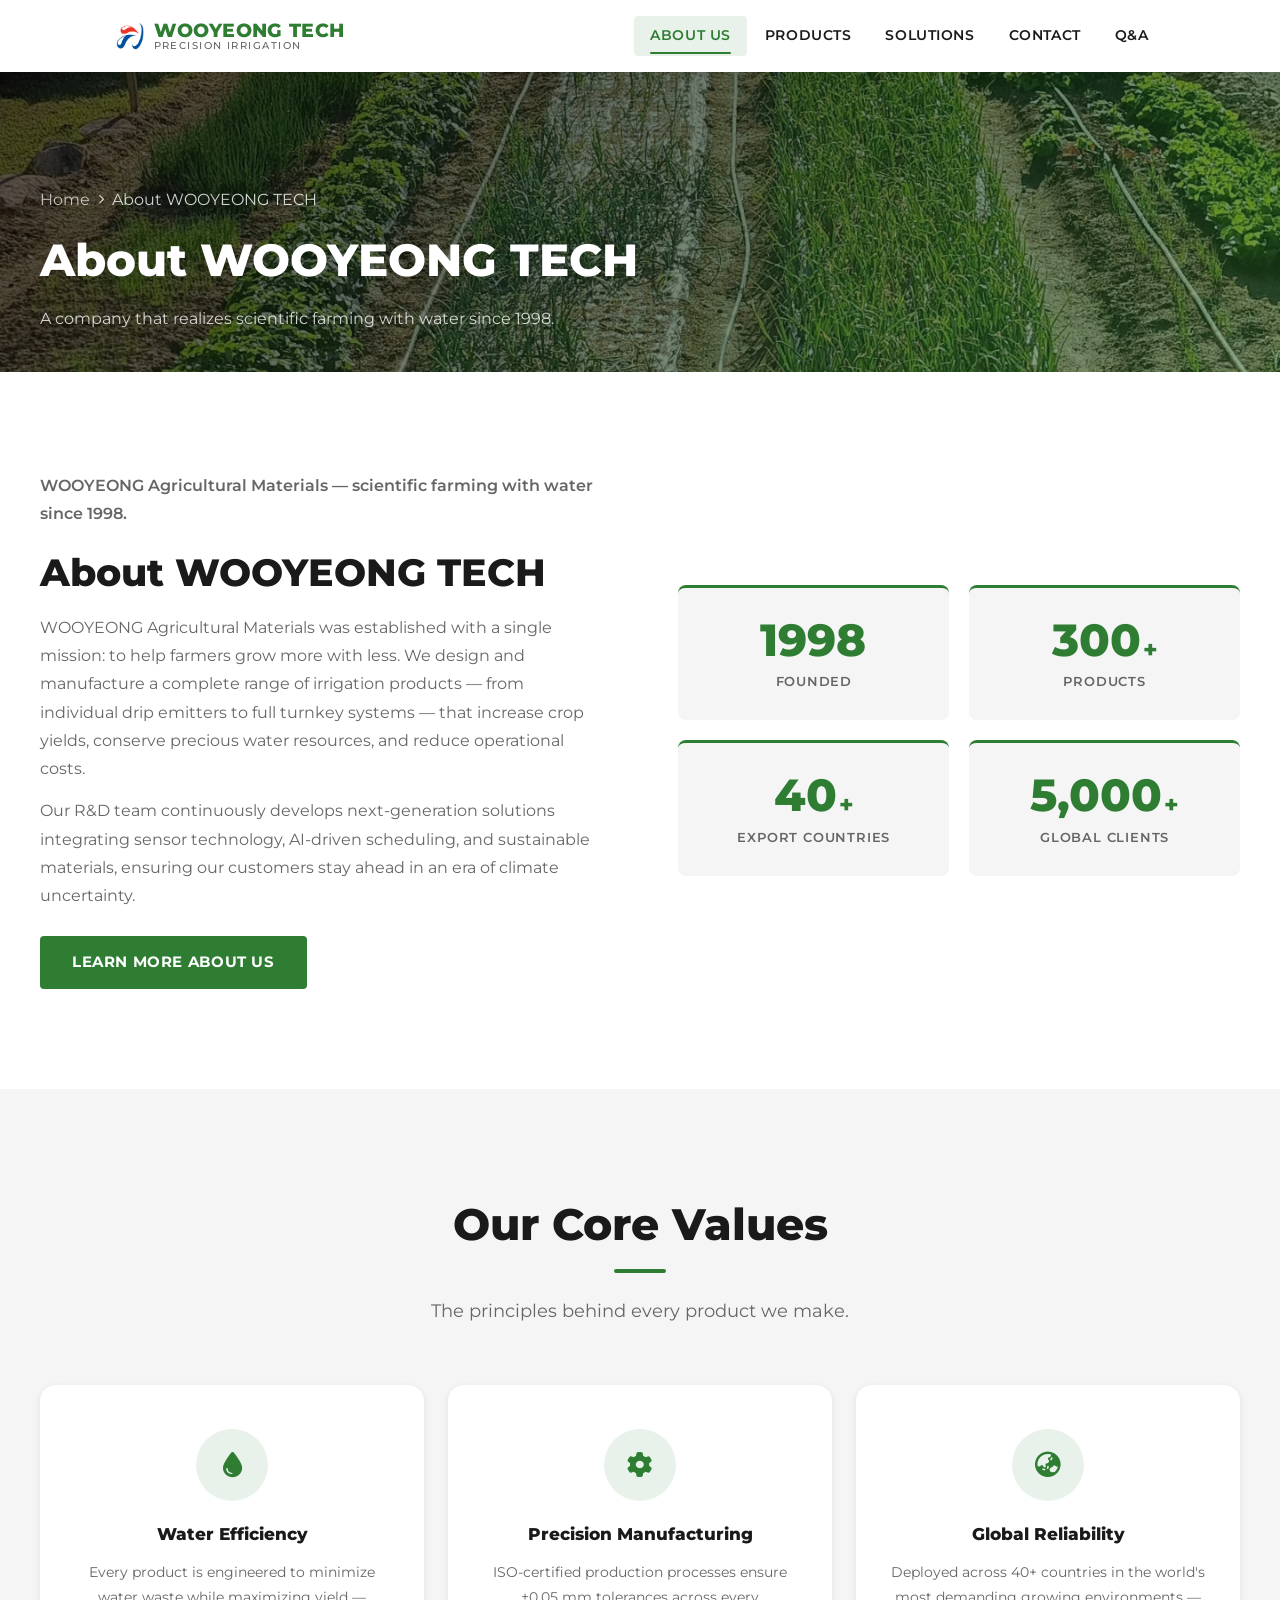
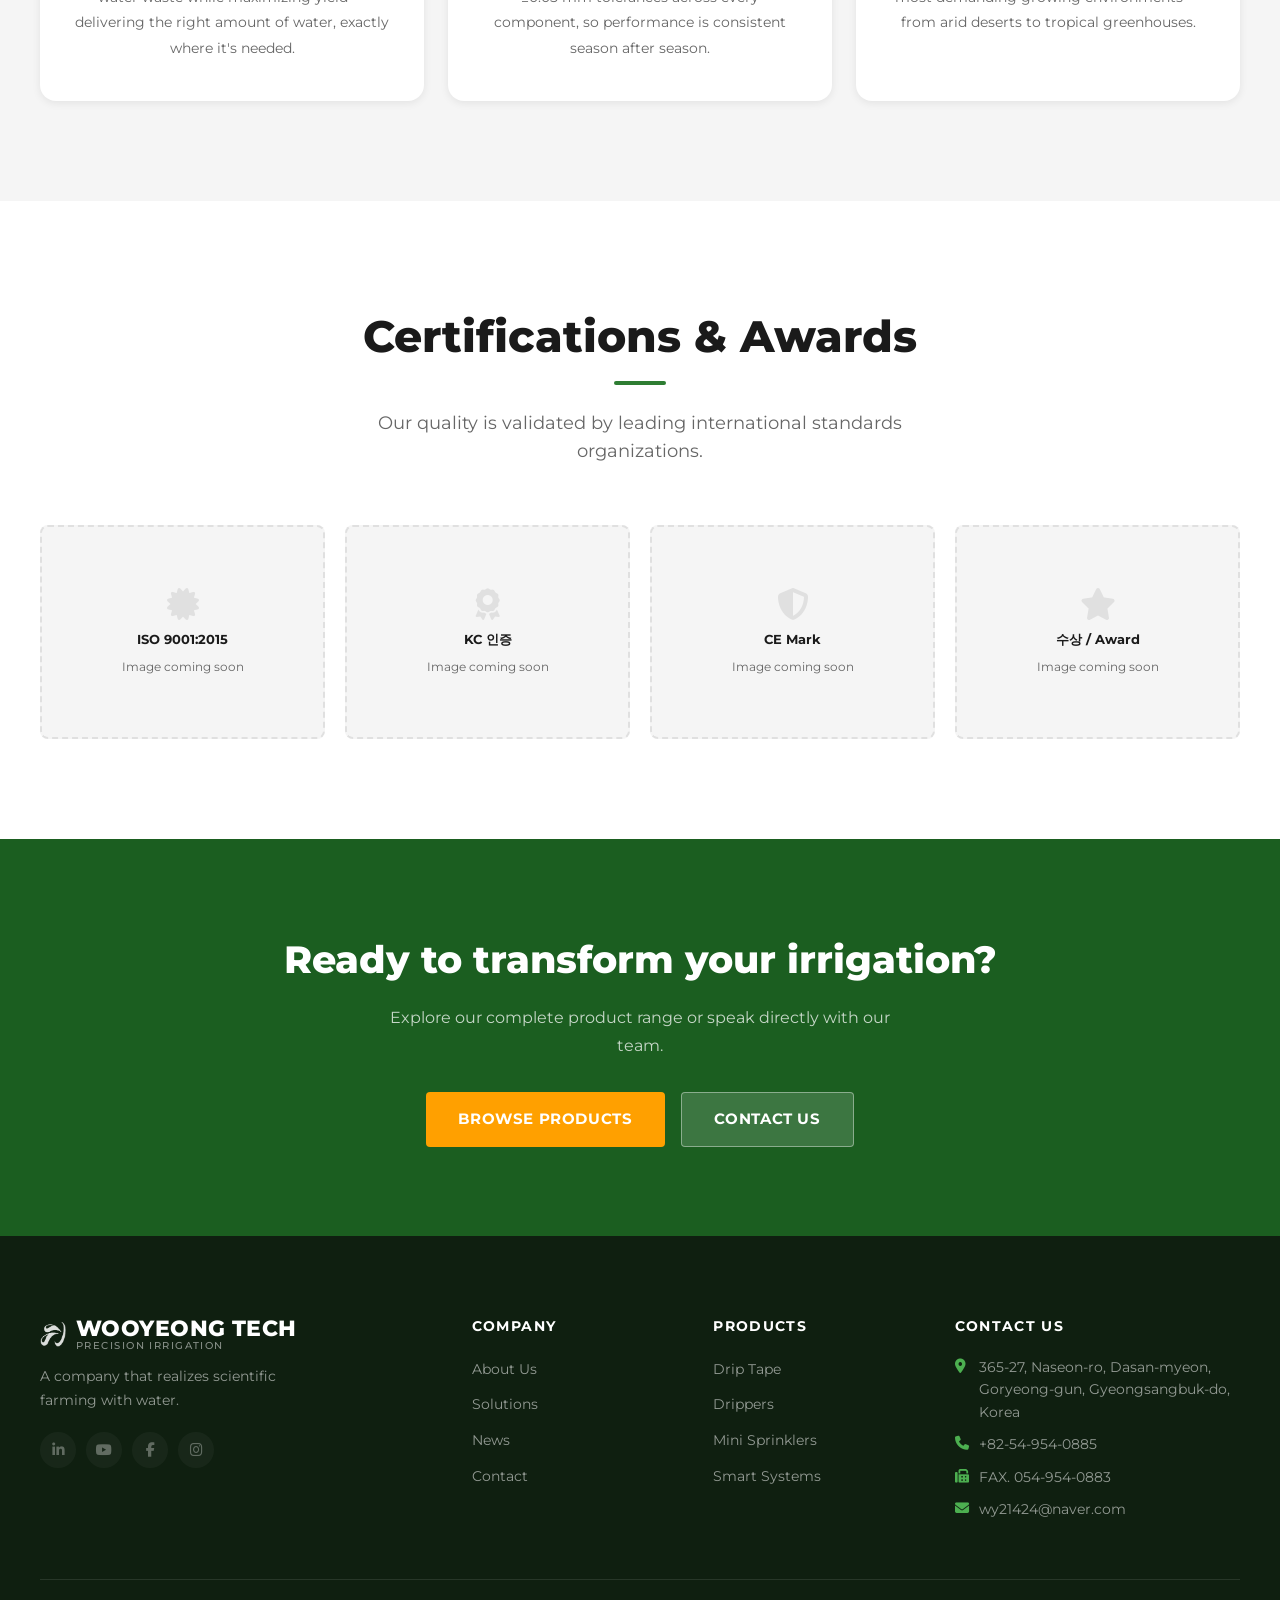
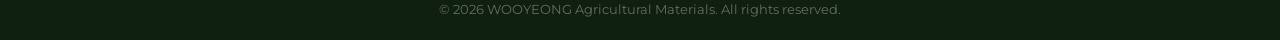
==== commit a7446238: "Fix dead links across all pages - href="#contact" → href="contact.html" (about, index, products moda" ====
--- a/about.html
+++ b/about.html
@@ -68,7 +68,7 @@
           <h2 id="about-heading" data-i18n="about_section_title">About Wooyoung Tech</h2>
           <p data-i18n="about_desc1">Wooyoung Tech Co., Ltd. was established with a single mission: to help farmers grow more with less. We design and manufacture a complete range of irrigation products — from individual drip emitters to full turnkey systems — that increase crop yields, conserve precious water resources, and reduce operational costs.</p>
           <p data-i18n="about_desc2">Our R&amp;D team continuously develops next-generation solutions integrating sensor technology, AI-driven scheduling, and sustainable materials, ensuring our customers stay ahead in an era of climate uncertainty.</p>
-          <a href="#contact" class="btn btn-primary" data-i18n="about_cta">Learn More About Us</a>
+          <a href="contact.html" class="btn btn-primary" data-i18n="about_cta">Learn More About Us</a>
         </div>
 
         <!-- Stats side -->
@@ -225,10 +225,10 @@
           </a>
           <p class="footer-tagline" data-i18n="footer_tagline">Precision irrigation solutions for a water-efficient world.</p>
           <nav class="footer-social" aria-label="Social media links">
-            <a href="#" aria-label="LinkedIn" title="Coming soon"><i class="fa-brands fa-linkedin-in"></i></a>
-            <a href="#" aria-label="YouTube" title="Coming soon"><i class="fa-brands fa-youtube"></i></a>
-            <a href="#" aria-label="Facebook" title="Coming soon"><i class="fa-brands fa-facebook-f"></i></a>
-            <a href="#" aria-label="Instagram" title="Coming soon"><i class="fa-brands fa-instagram"></i></a>
+            <a aria-label="LinkedIn" title="Coming soon" tabindex="0" style="cursor:not-allowed;opacity:0.5;"><i class="fa-brands fa-linkedin-in"></i></a>
+            <a aria-label="YouTube" title="Coming soon" tabindex="0" style="cursor:not-allowed;opacity:0.5;"><i class="fa-brands fa-youtube"></i></a>
+            <a aria-label="Facebook" title="Coming soon" tabindex="0" style="cursor:not-allowed;opacity:0.5;"><i class="fa-brands fa-facebook-f"></i></a>
+            <a aria-label="Instagram" title="Coming soon" tabindex="0" style="cursor:not-allowed;opacity:0.5;"><i class="fa-brands fa-instagram"></i></a>
           </nav>
         </div>
 
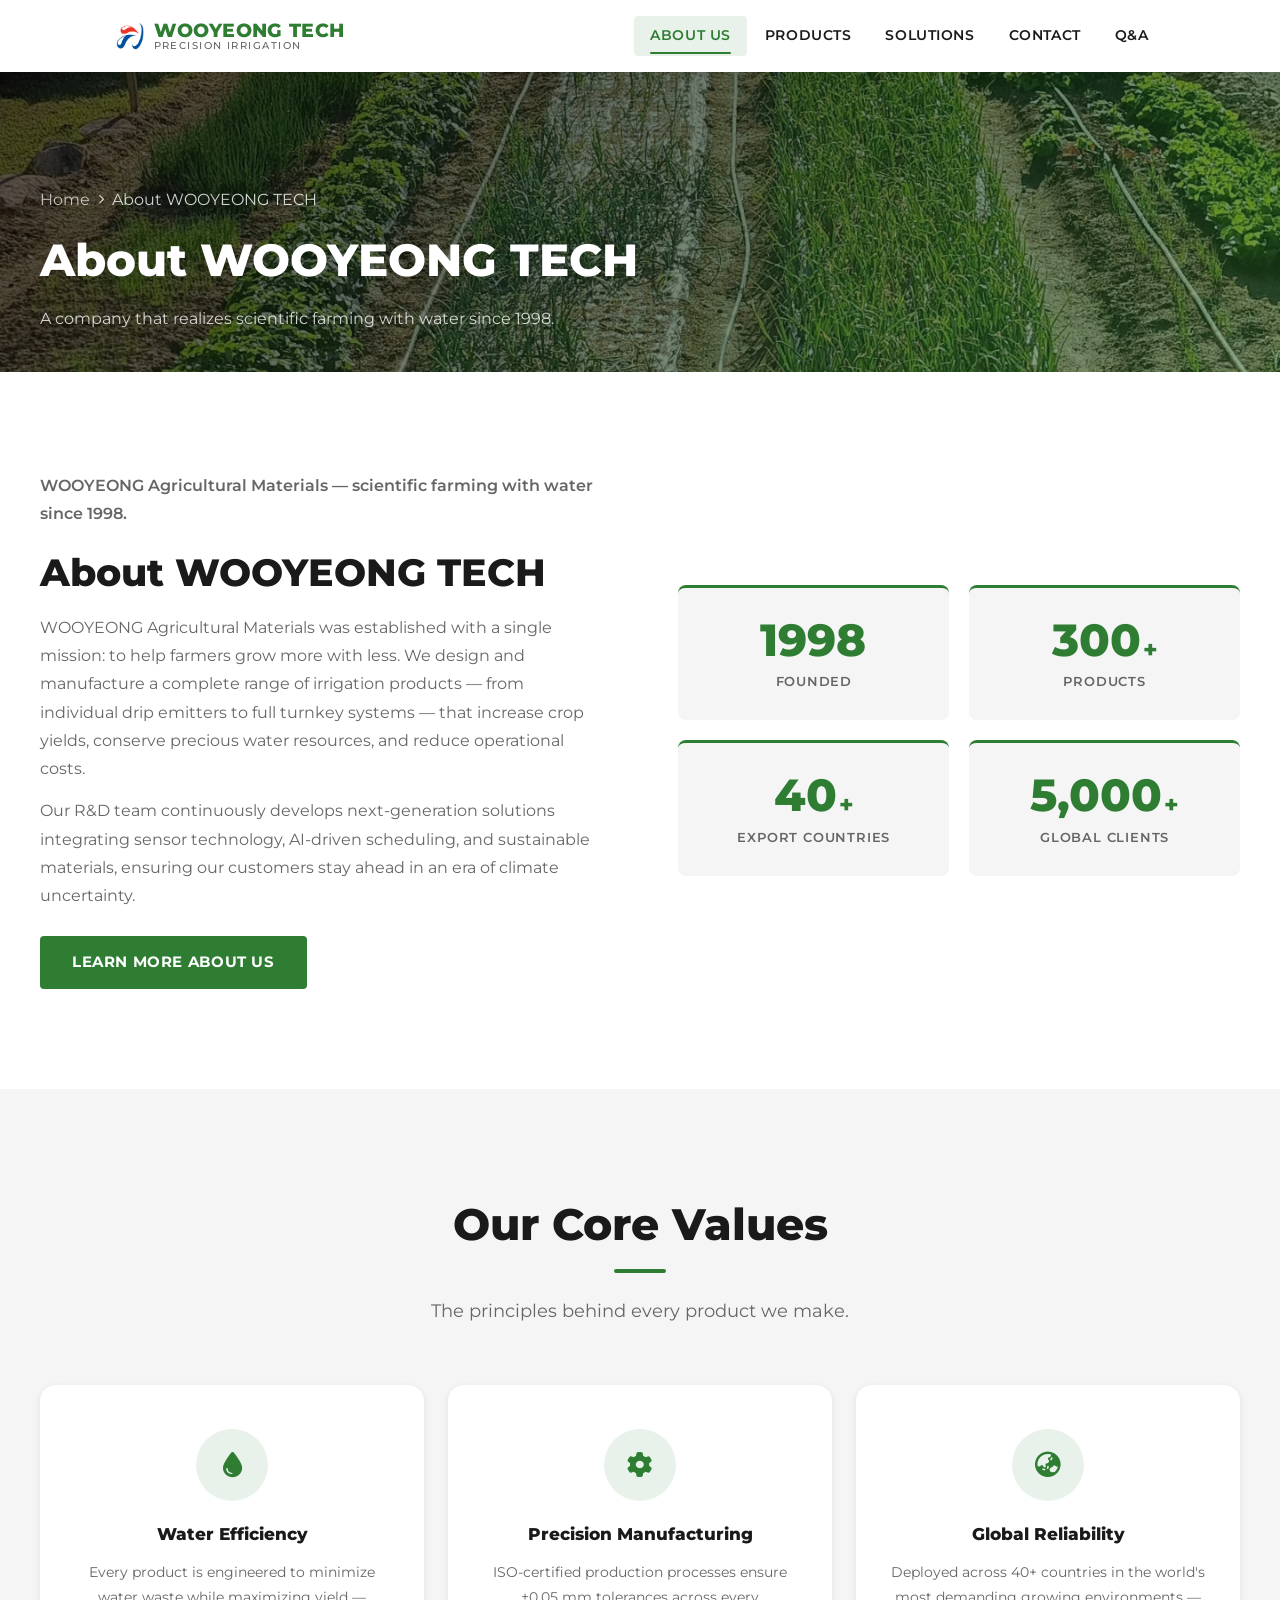
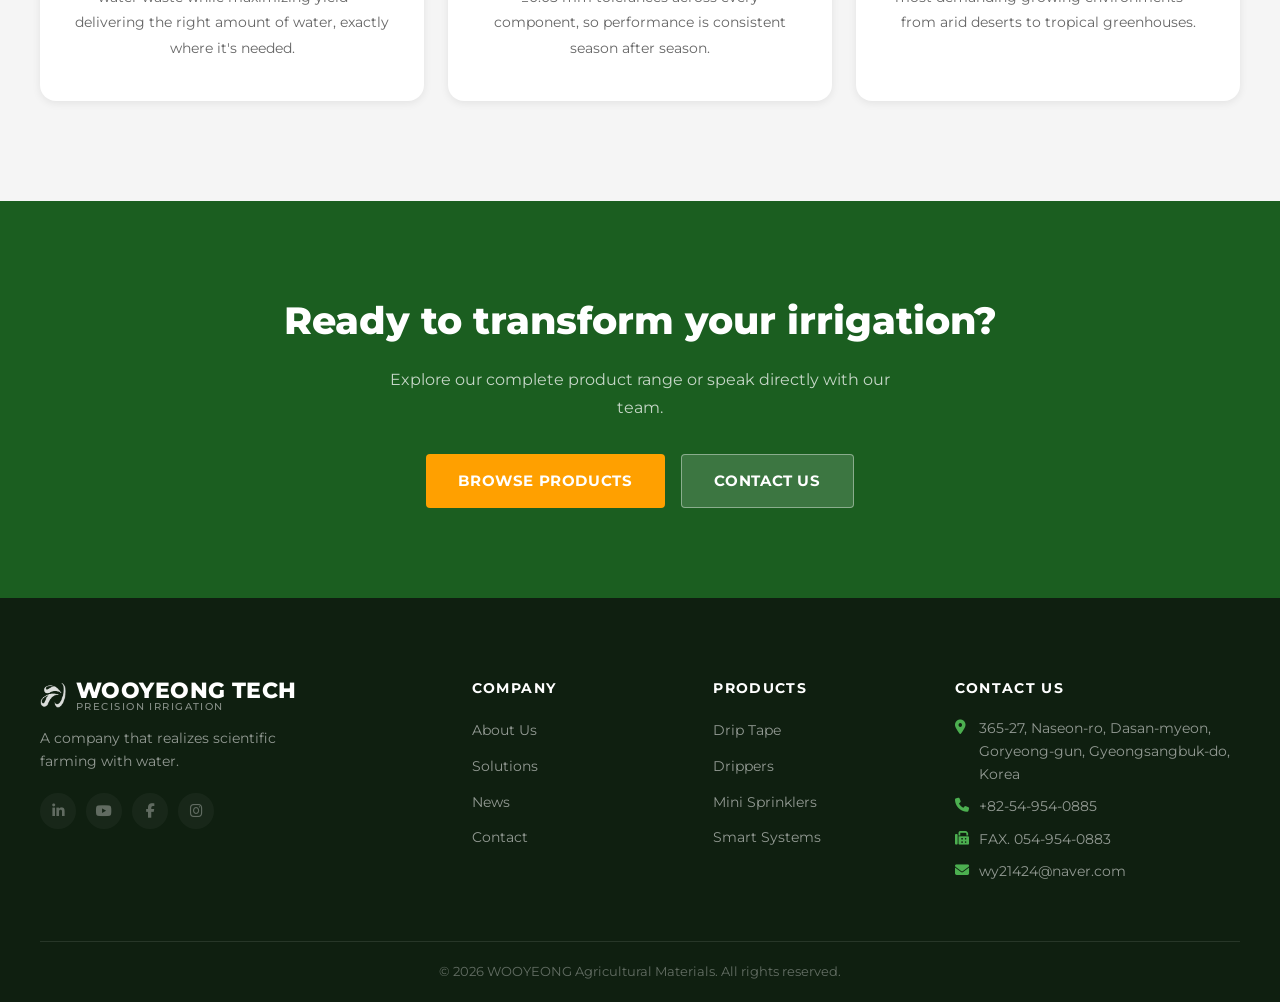
==== commit 862883d0: "about.html: Certifications & Awards 섹션 삭제" ====
--- a/about.html
+++ b/about.html
@@ -148,53 +148,6 @@
   </section>
 
 <!-- ══════════════════════════════════════════════════════
-       CERTIFICATIONS & AWARDS
-  ═══════════════════════════════════════════════════════ -->
-  <section class="section" aria-labelledby="cert-heading">
-    <div class="container">
-      <div class="section-header animate-on-scroll">
-        <h2 id="cert-heading" data-i18n="about_cert_title">Certifications &amp; Awards</h2>
-        <p data-i18n="about_cert_subtitle">Our quality is validated by leading international standards organizations.</p>
-      </div>
-
-      <div class="cert-grid animate-on-scroll">
-
-        <!-- 이미지 준비되면 <img src="images/cert-XXX.jpg" alt="..."> 로 교체 -->
-        <div class="cert-card">
-          <div class="cert-placeholder">
-            <i class="fa-solid fa-certificate"></i>
-            <strong>ISO 9001:2015</strong>
-            <span data-i18n="about_cert_placeholder">Image coming soon</span>
-          </div>
-        </div>
-
-        <div class="cert-card">
-          <div class="cert-placeholder">
-            <i class="fa-solid fa-award"></i>
-            <strong>KC 인증</strong>
-            <span data-i18n="about_cert_placeholder">Image coming soon</span>
-          </div>
-        </div>
-
-        <div class="cert-card">
-          <div class="cert-placeholder">
-            <i class="fa-solid fa-shield-halved"></i>
-            <strong>CE Mark</strong>
-            <span data-i18n="about_cert_placeholder">Image coming soon</span>
-          </div>
-        </div>
-
-        <div class="cert-card">
-          <div class="cert-placeholder">
-            <i class="fa-solid fa-star"></i>
-            <strong>수상 / Award</strong>
-            <span data-i18n="about_cert_placeholder">Image coming soon</span>
-          </div>
-        </div>
-
-      </div>
-    </div>
-  </section>
 
 <!-- ══════════════════════════════════════════════════════
        CTA BANNER
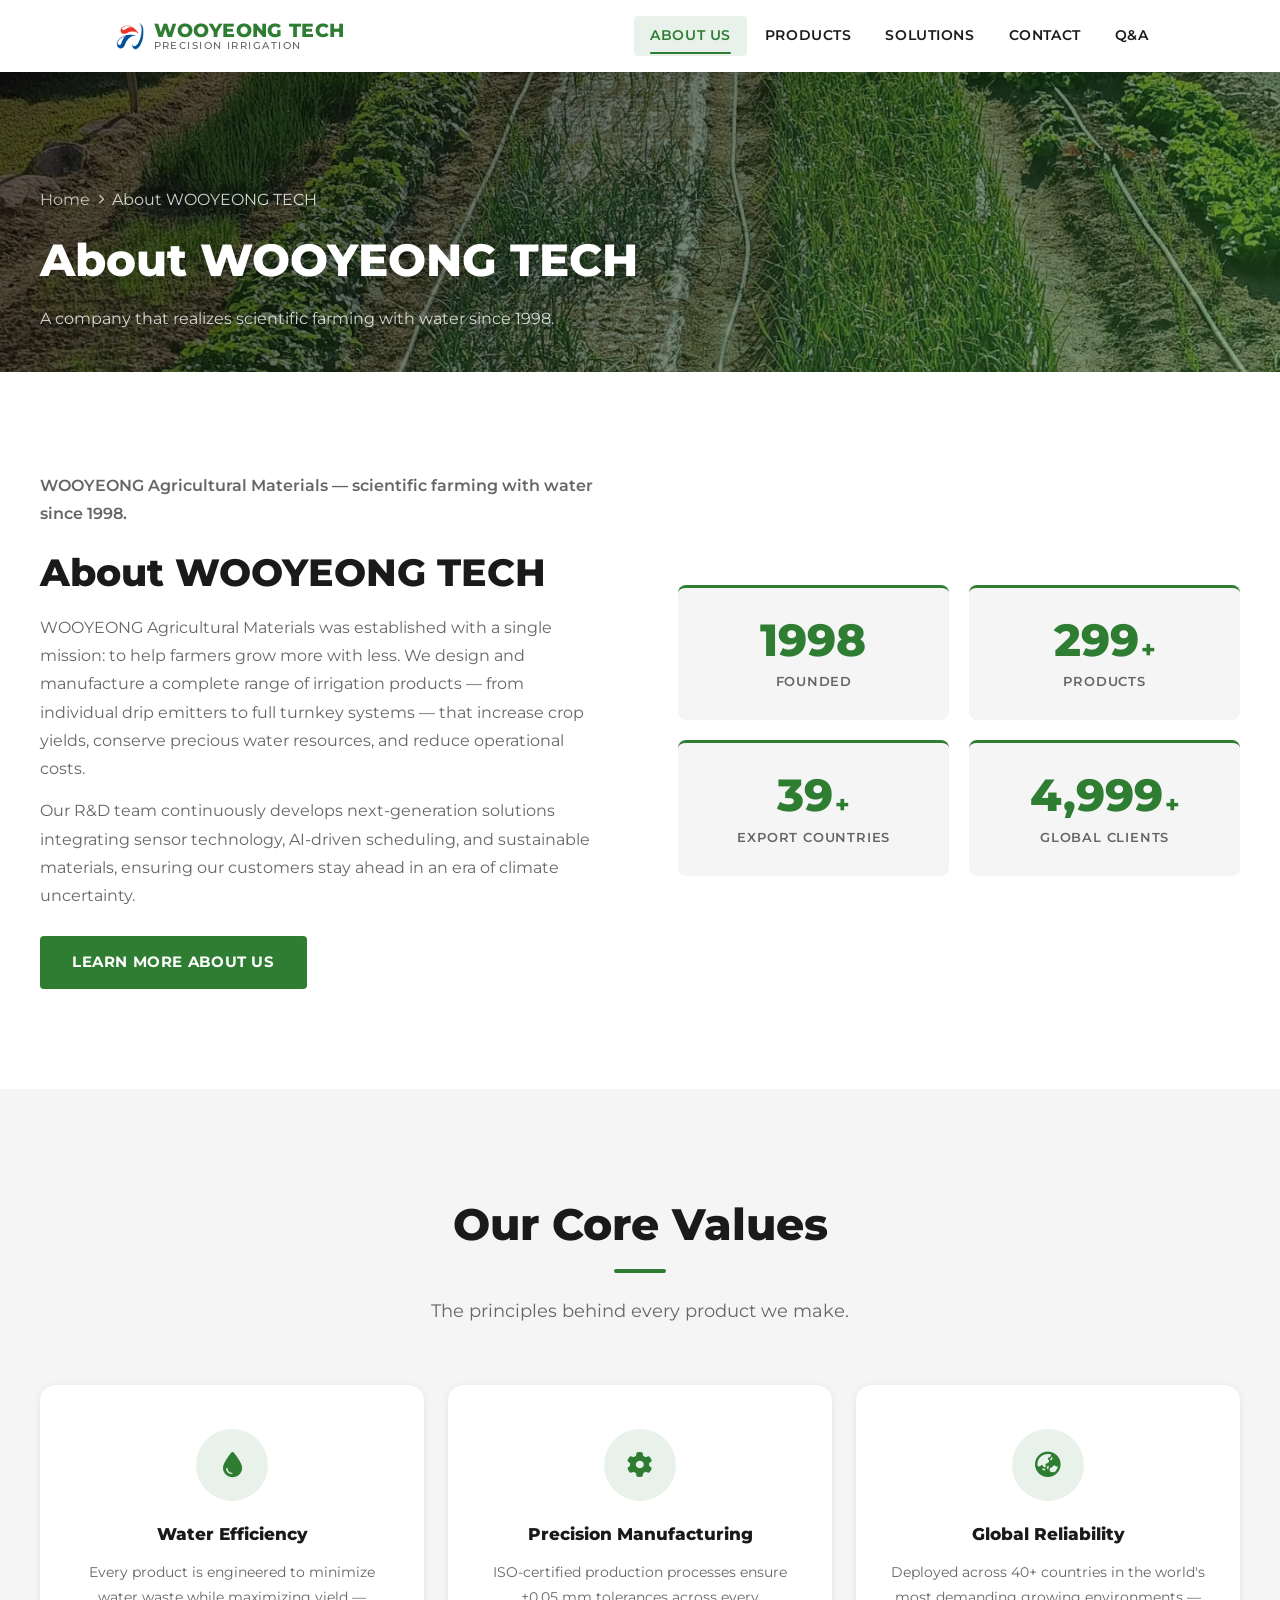
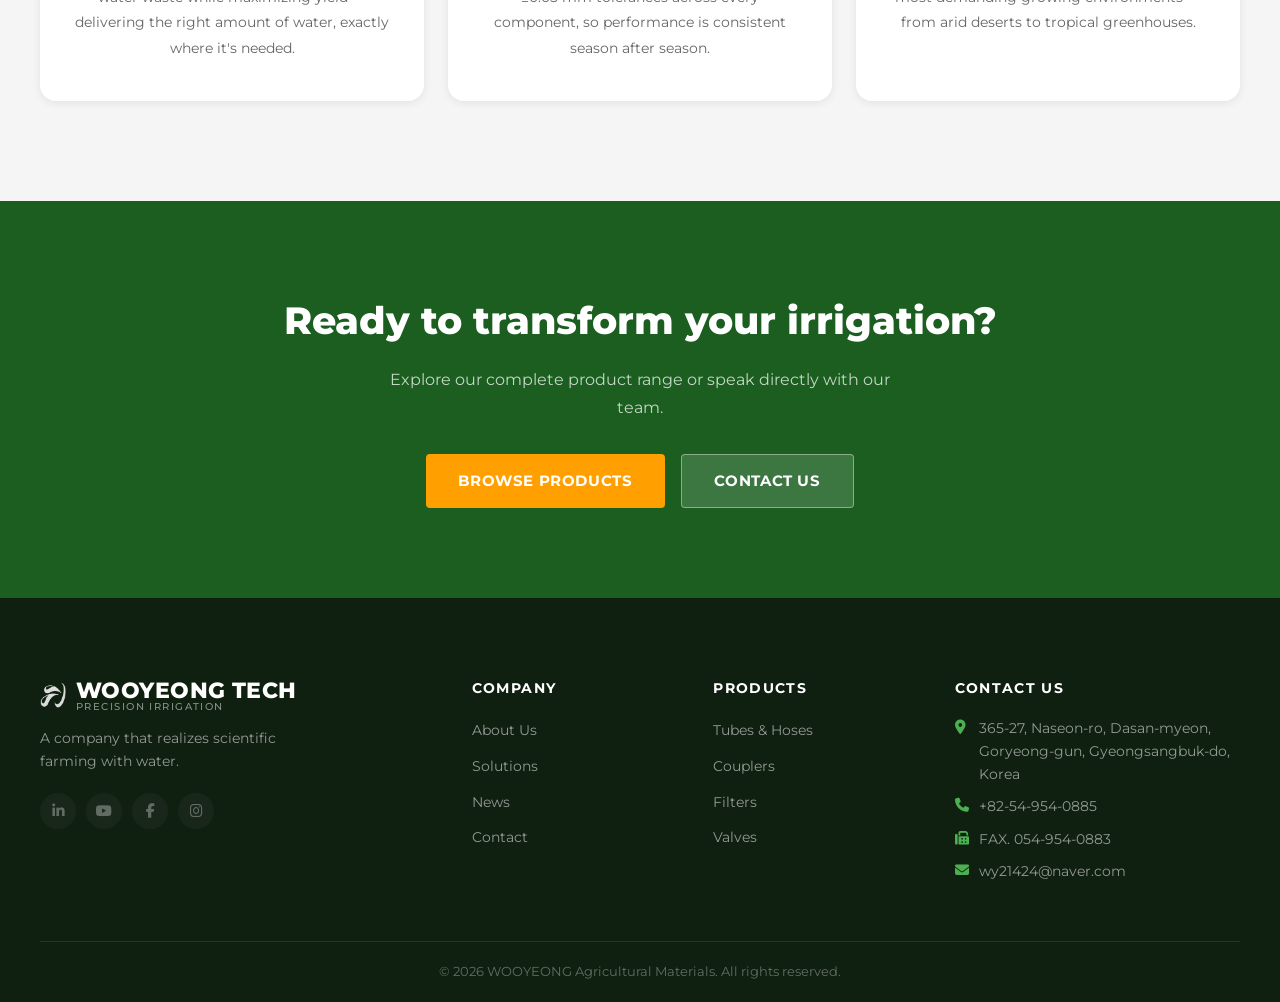
==== commit ff9e2f97: "Fix footer/news links; update footer products to catalog top-4 - Footer News link: #news → index.htm" ====
--- a/about.html
+++ b/about.html
@@ -200,10 +200,10 @@
         <div class="footer-col">
           <h4 data-i18n="footer_col_products">Products</h4>
           <ul>
-            <li><a href="products.html?cat=drip_tape_hose" data-i18n="footer_link_drip">Drip Tape</a></li>
-            <li><a href="products.html?cat=drip_valves" data-i18n="footer_link_drippers">Drippers</a></li>
-            <li><a href="products.html?cat=mini_sprinklers" data-i18n="footer_link_sprinklers">Mini Sprinklers</a></li>
-            <li><a href="products.html?cat=cooling" data-i18n="footer_link_smart">Smart Systems</a></li>
+            <li><a href="products.html?cat=tubes_hoses" data-i18n="footer_link_drip">Drip Tape</a></li>
+            <li><a href="products.html?cat=couplers" data-i18n="footer_link_drippers">Drippers</a></li>
+            <li><a href="products.html?cat=filters" data-i18n="footer_link_sprinklers">Mini Sprinklers</a></li>
+            <li><a href="products.html?cat=valves" data-i18n="footer_link_smart">Smart Systems</a></li>
           </ul>
         </div>
 
--- a/css/style.css
+++ b/css/style.css
@@ -1728,6 +1728,46 @@
   font-size: 0.78rem;
   color: var(--clr-text-muted);
   line-height: 1.5;
+}
+
+.modal-nav-bar {
+  display: flex;
+  align-items: center;
+  justify-content: center;
+  gap: 20px;
+  padding: 14px 24px;
+  border-top: 1px solid var(--clr-border);
+}
+.modal-nav-btn {
+  width: 38px;
+  height: 38px;
+  border-radius: 50%;
+  background: var(--clr-bg);
+  border: 1px solid var(--clr-border);
+  color: var(--clr-text);
+  display: flex;
+  align-items: center;
+  justify-content: center;
+  cursor: pointer;
+  font-size: 0.9rem;
+  transition: background var(--transition), color var(--transition), border-color var(--transition), transform var(--transition);
+}
+.modal-nav-btn:hover:not(:disabled) {
+  background: var(--clr-primary);
+  color: var(--clr-white);
+  border-color: var(--clr-primary);
+  transform: scale(1.1);
+}
+.modal-nav-btn:disabled {
+  opacity: 0.3;
+  cursor: not-allowed;
+}
+.modal-nav-counter {
+  font-size: 0.85rem;
+  color: var(--clr-text-muted);
+  min-width: 52px;
+  text-align: center;
+  font-weight: 600;
 }
 
 @media (max-width: 640px) {
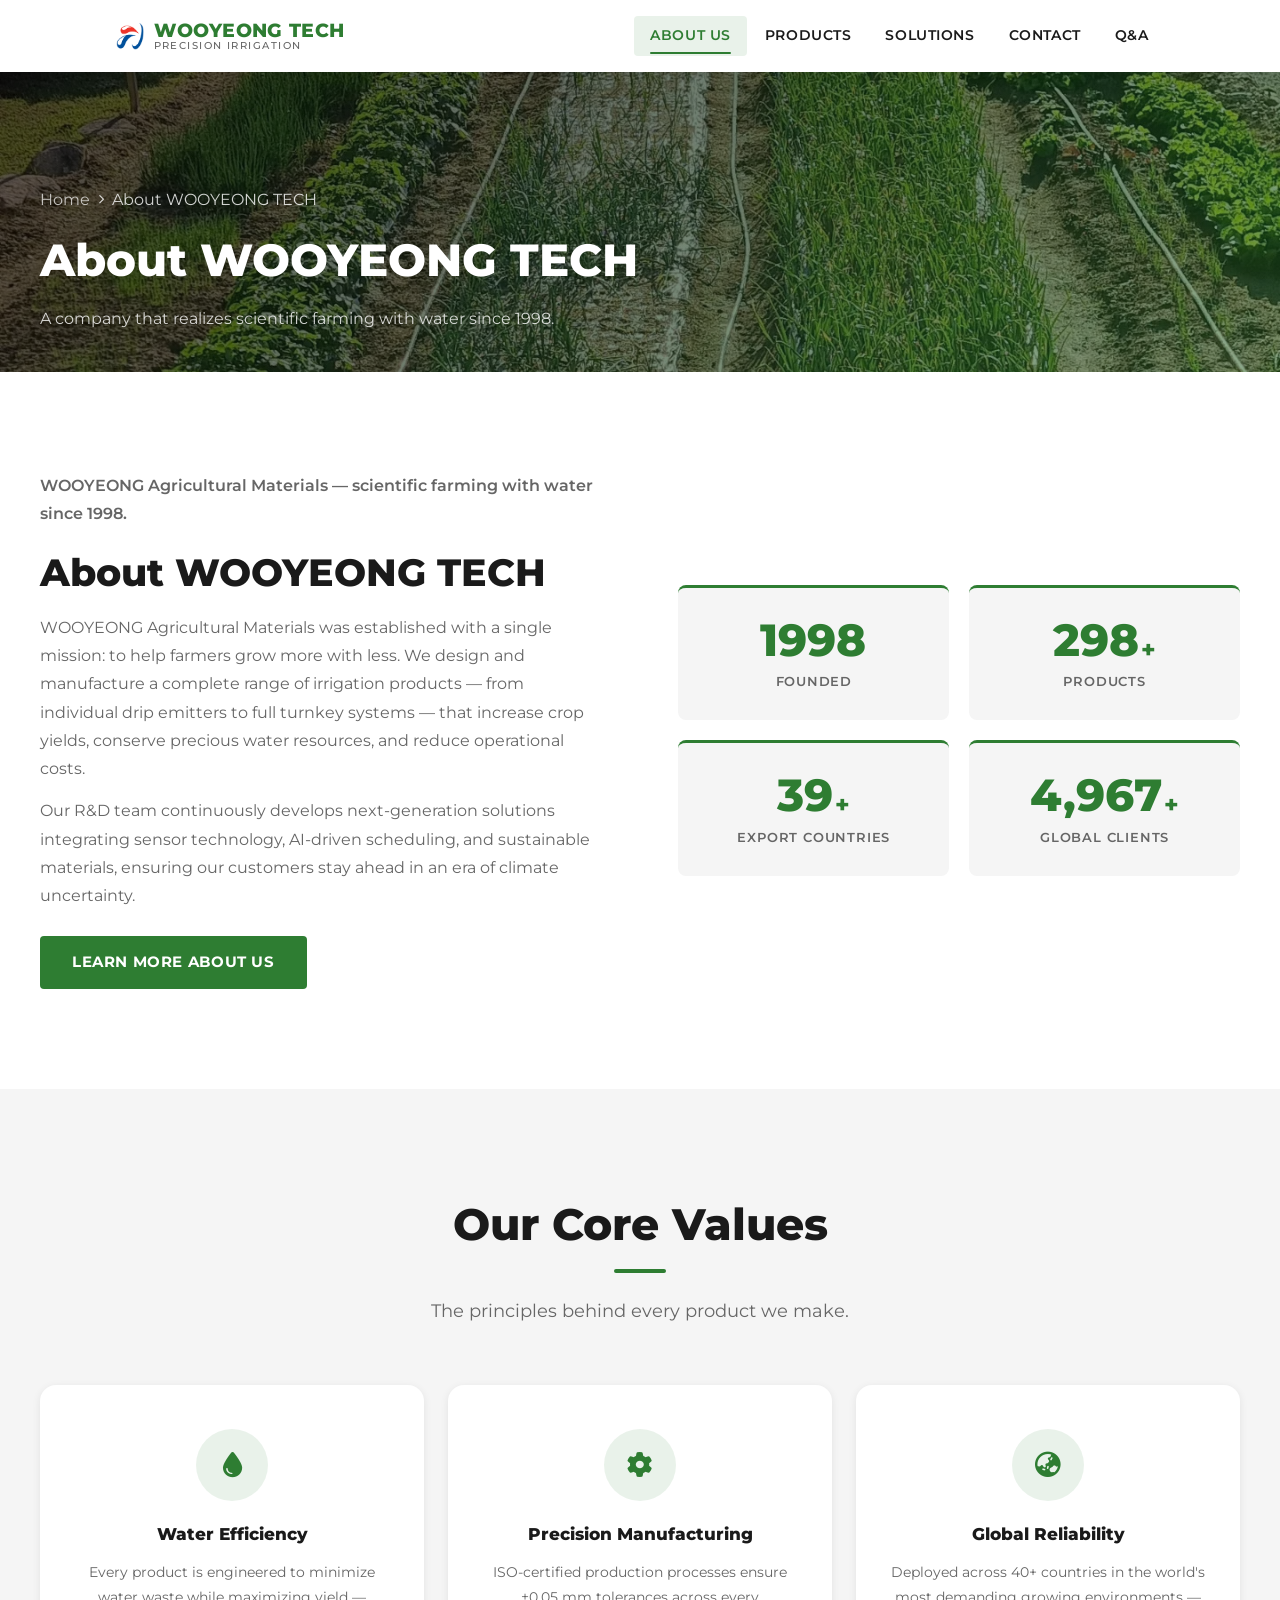
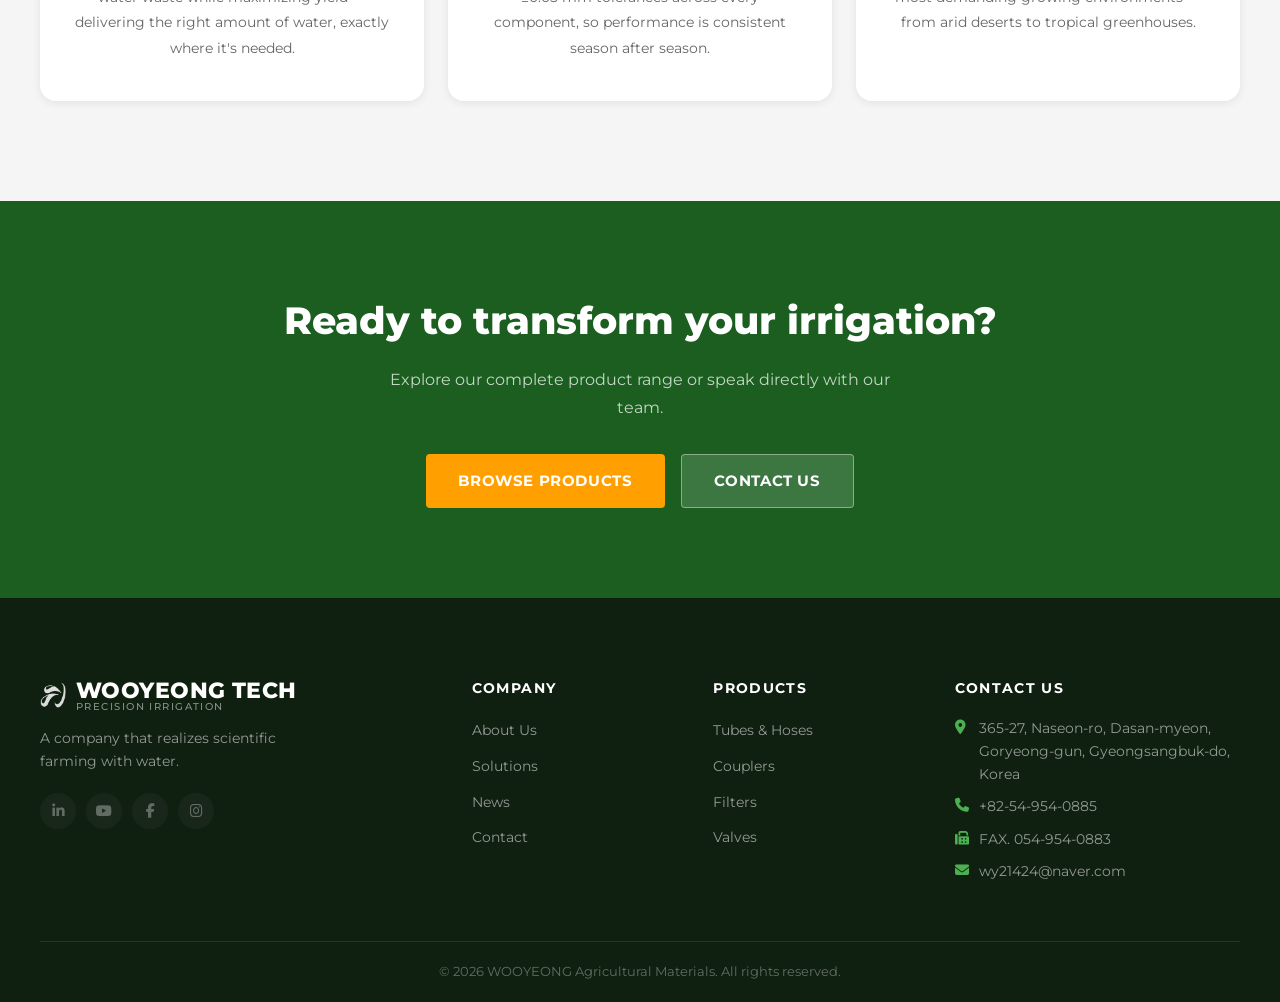
==== commit c3d18517: "Add dedicated news.html page with 6 articles; update all footer/nav links - Create news.html with pa" ====
--- a/about.html
+++ b/about.html
@@ -191,7 +191,7 @@
           <ul>
             <li><a href="about.html" data-i18n="footer_link_about">About Us</a></li>
             <li><a href="solutions.html" data-i18n="footer_link_solutions">Solutions</a></li>
-            <li><a href="index.html#news" data-i18n="footer_link_news">News</a></li>
+            <li><a href="news.html" data-i18n="footer_link_news">News</a></li>
             <li><a href="contact.html" data-i18n="footer_link_contact">Contact</a></li>
           </ul>
         </div>
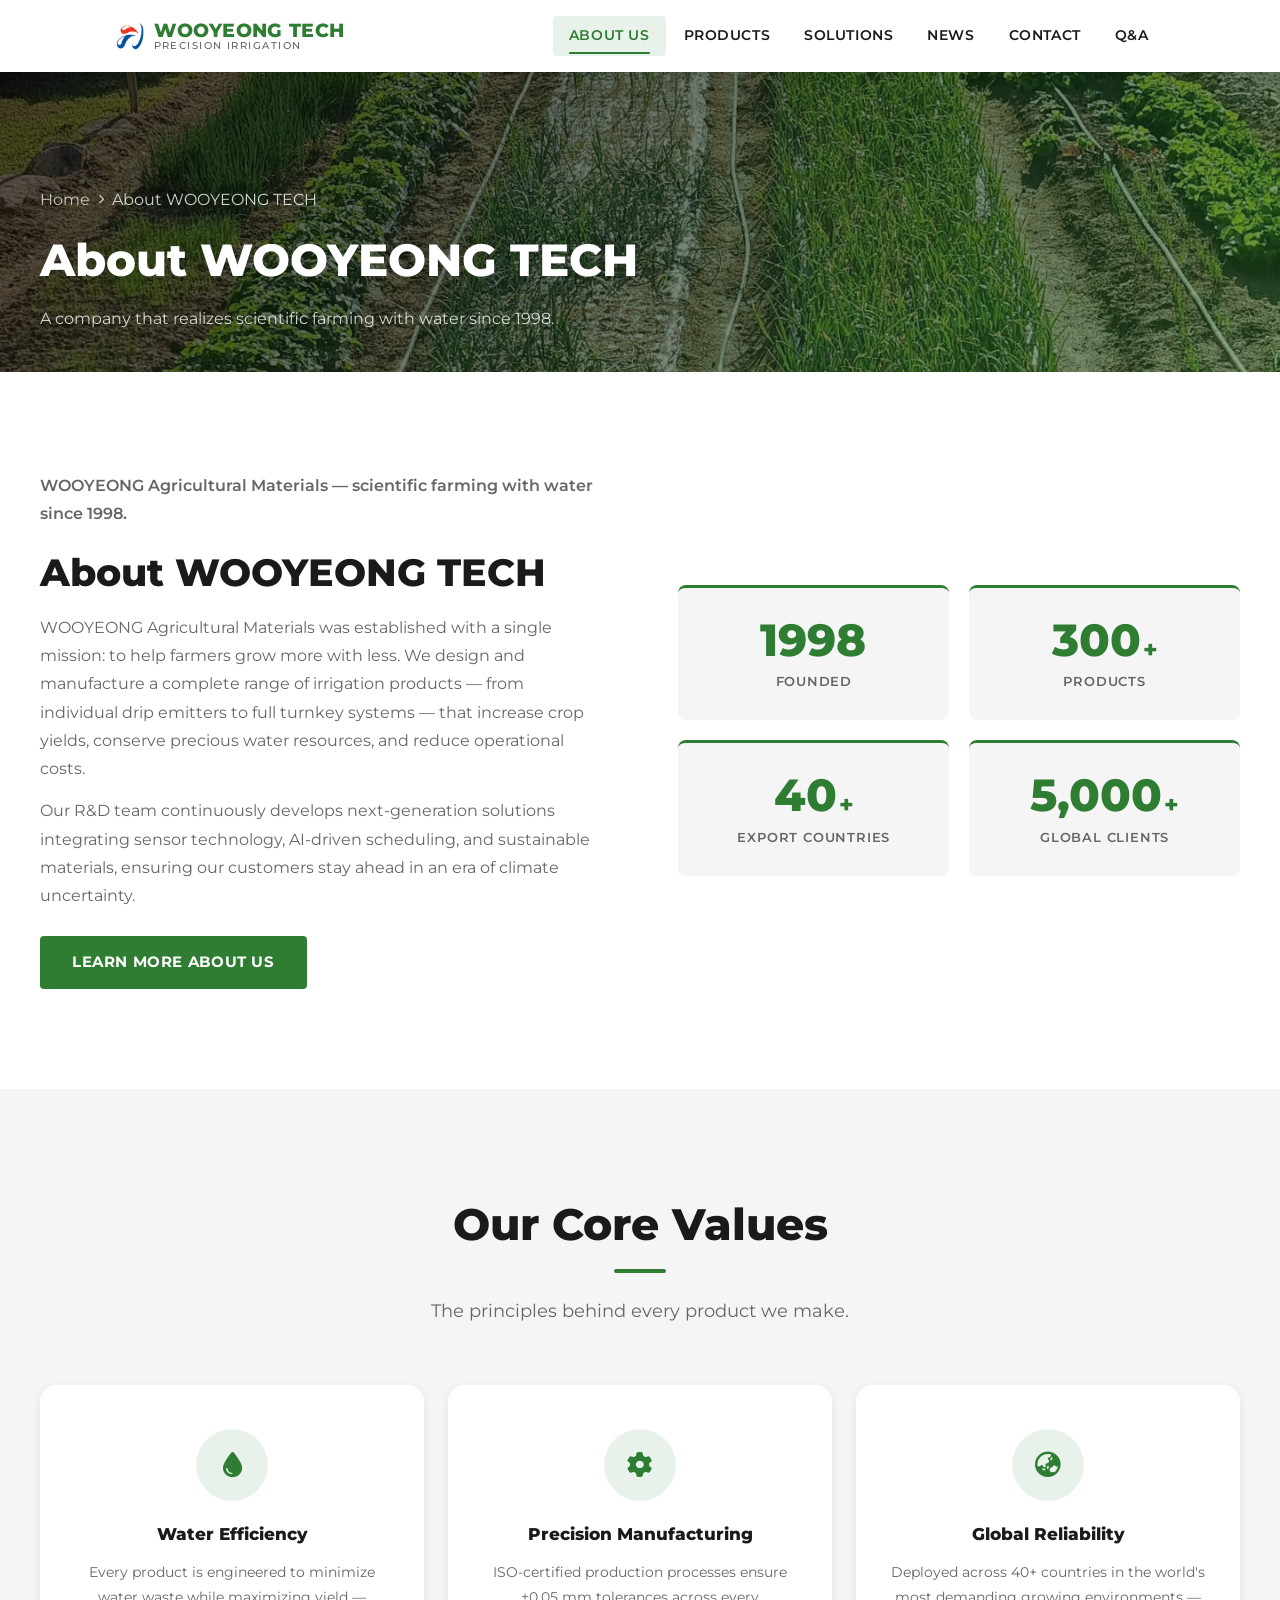
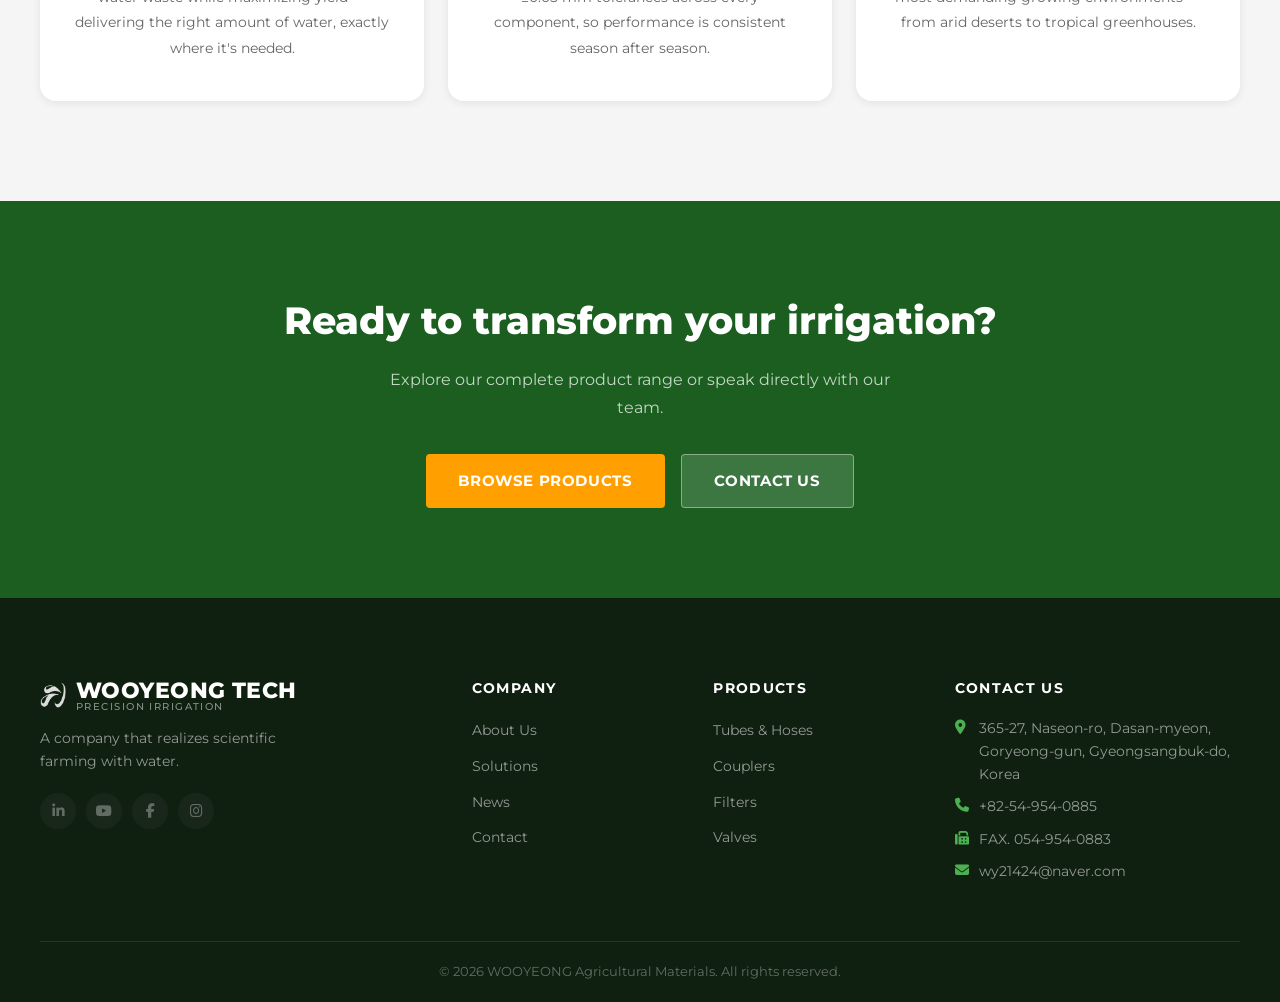
==== commit d8c5e70b: "Add News to navigation bar across all pages Co-Authored-By: Claude Sonnet 4.6 <noreply@anthropic.com" ====
--- a/about.html
+++ b/about.html
@@ -23,6 +23,7 @@
         <a href="about.html" class="active" data-i18n="nav_about">About Us</a>
         <a href="products.html" data-i18n="nav_products">Products</a>
         <a href="solutions.html" data-i18n="nav_solutions">Solutions</a>
+        <a href="news.html" data-i18n="nav_news">News</a>
         <a href="contact.html" data-i18n="nav_contact">Contact</a>
         <a href="faq.html" data-i18n="nav_faq">Q&amp;A</a>
         <div id="admin-lang-bar" role="group" aria-label="Language selector">
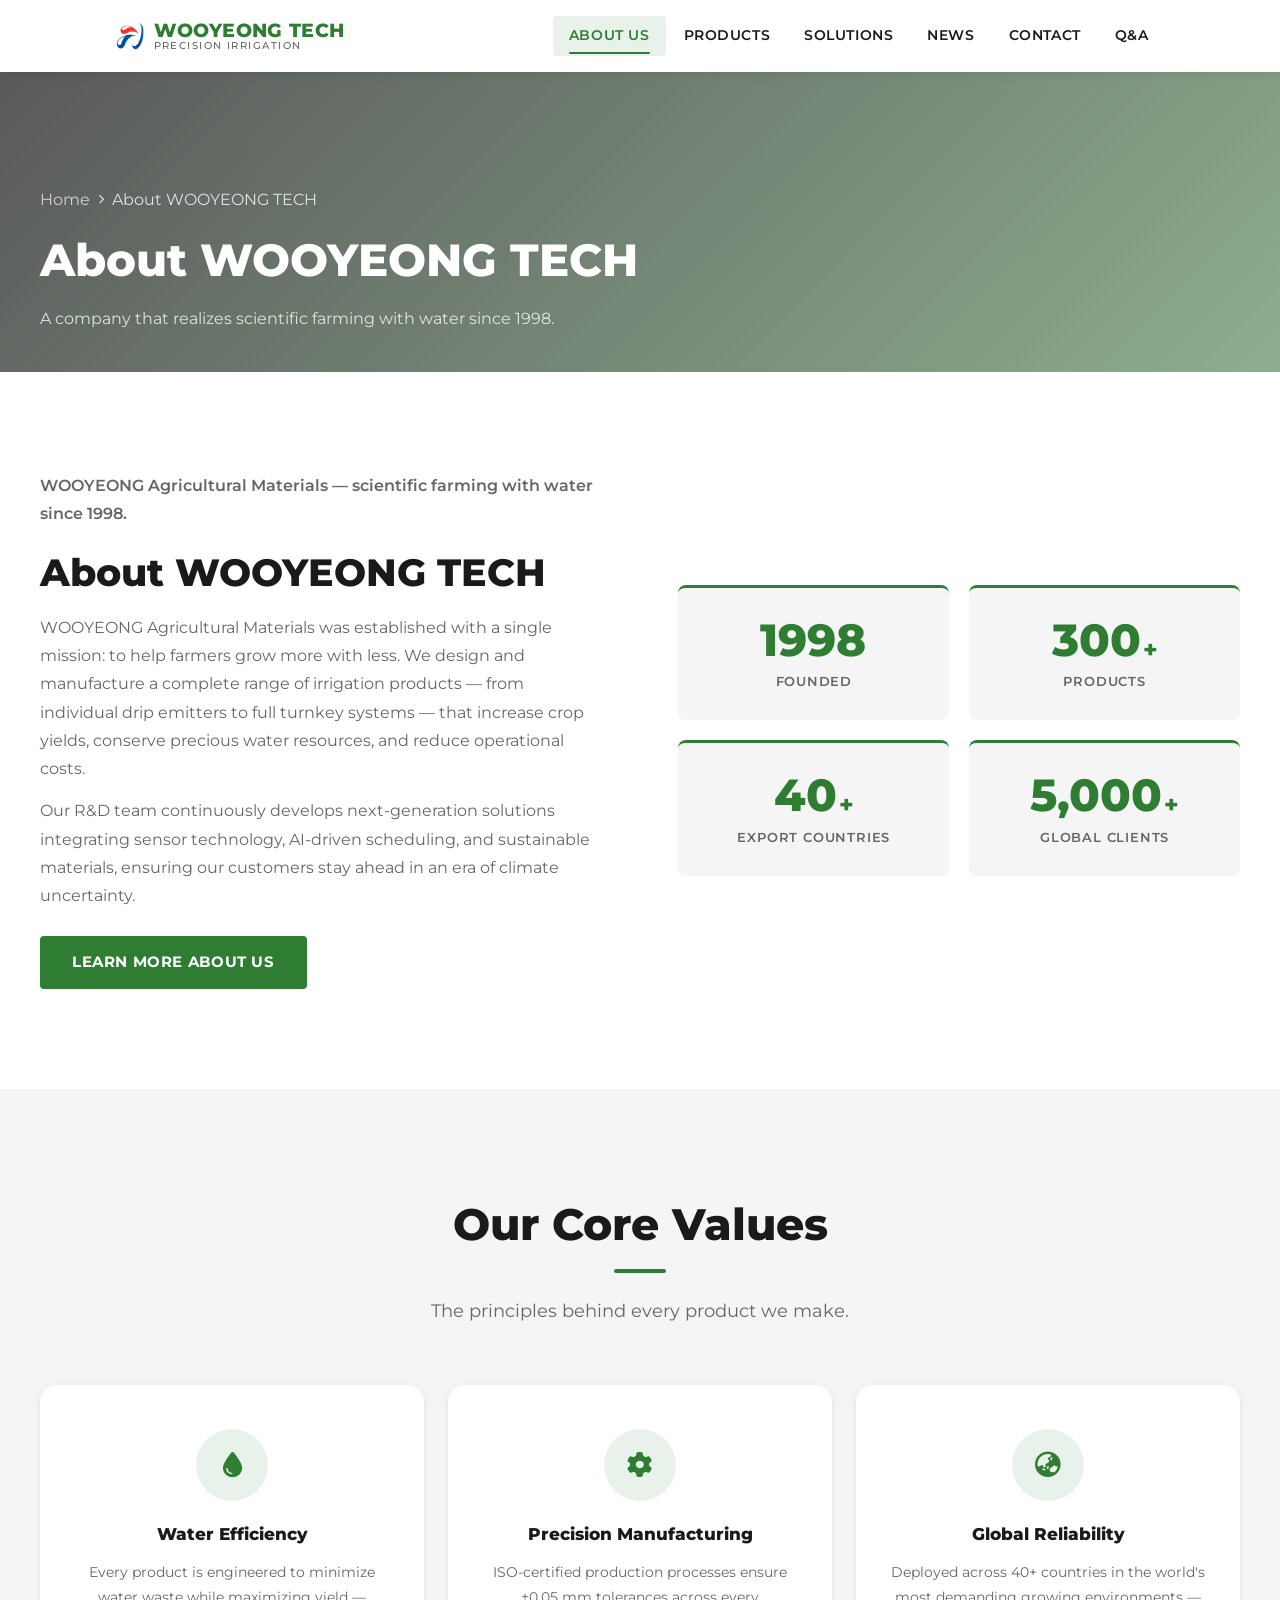
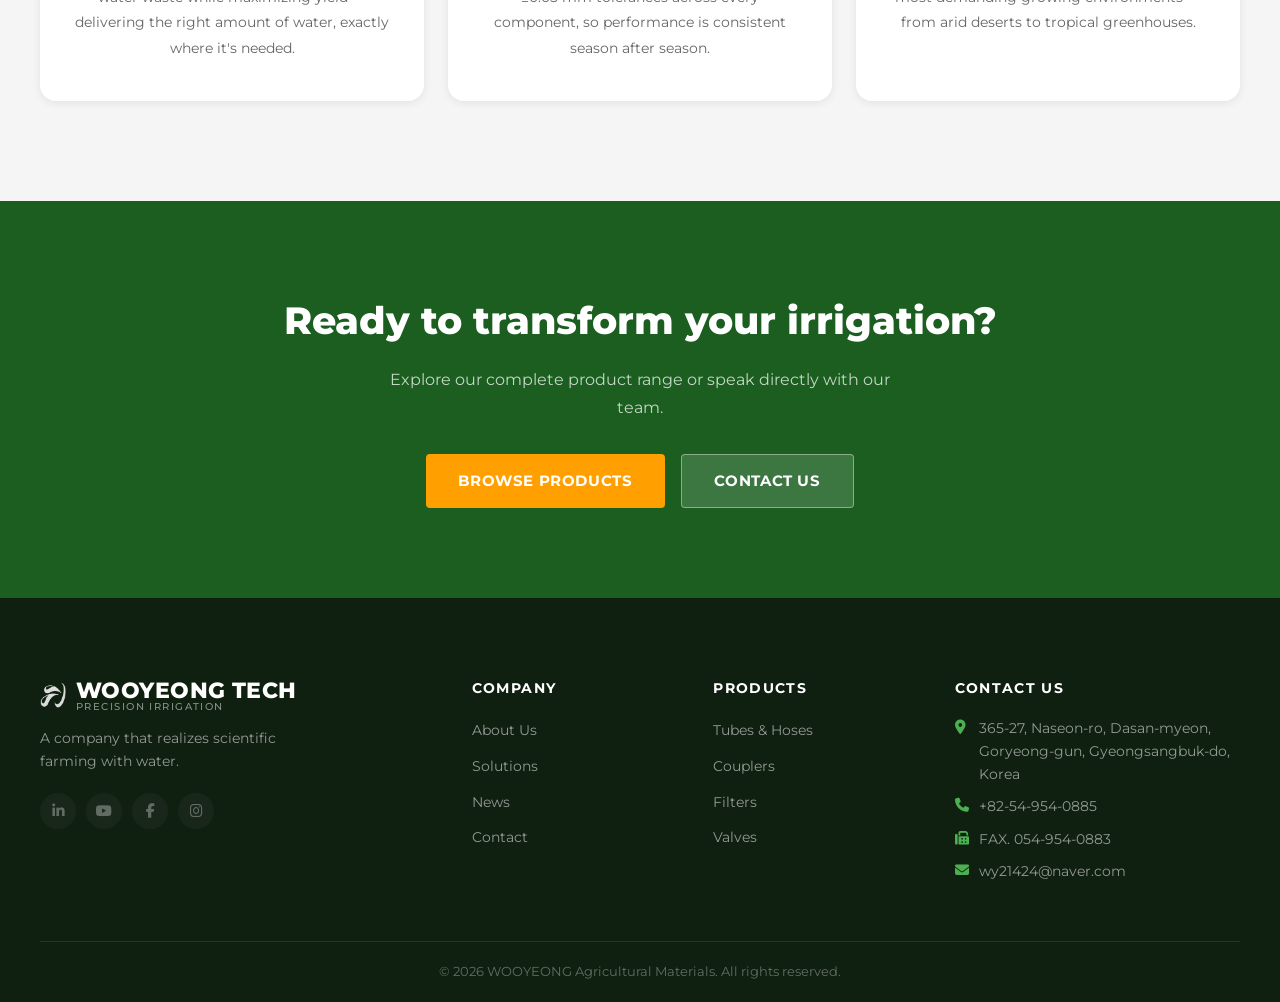
==== commit 51afac69: "feat: OG tags, favicon, sitemap, robots.txt, contact form AJAX - Add favicon.ico + apple-touch-icon " ====
--- a/about.html
+++ b/about.html
@@ -7,6 +7,16 @@
   <title>About Us | WOOYEONG TECH</title>
   <link rel="stylesheet" href="https://cdnjs.cloudflare.com/ajax/libs/font-awesome/6.5.1/css/all.min.css" crossorigin="anonymous" />
   <link rel="stylesheet" href="css/style.css" />
+  <!-- Favicon -->
+  <link rel="icon" type="image/x-icon" href="favicon.ico" />
+  <link rel="apple-touch-icon" href="apple-touch-icon.png" />
+  <!-- OG / Social -->
+  <meta property="og:type" content="website" />
+  <meta property="og:url" content="https://wooyeongtech.com/about.html" />
+  <meta property="og:title" content="About Us | WOOYEONG TECH" />
+  <meta property="og:description" content="Since 1998, WOOYEONG TECH has manufactured precision irrigation components trusted across 40+ countries." />
+  <meta property="og:image" content="https://wooyeongtech.com/images/field_factory_wide.jpg" />
+  <meta name="twitter:card" content="summary_large_image" />
 </head>
 <body>
 
@@ -43,7 +53,7 @@
   </header>
   <div id="nav-overlay" aria-hidden="true"></div>
 
-  <section class="page-hero" style="background-image:url('images/ref1.JPEG');" aria-label="Page header">
+  <section class="page-hero" style="background-image:url('images/field_factory_wide.jpg');" aria-label="Page header">
     <div class="page-hero-overlay"></div>
     <div class="container page-hero-content animate-on-scroll">
       <p class="page-breadcrumb">
--- a/css/style.css
+++ b/css/style.css
@@ -300,12 +300,69 @@
   background: #1a2e1b;
 }
 
-.hero-video {
+/* Hero Slider */
+.hero-slider {
   position: absolute;
   inset: 0;
+  z-index: 0;
+}
+.hero-slide {
+  position: absolute;
+  inset: 0;
+  background-size: cover;
+  background-position: center;
+  opacity: 0;
+  transition: opacity 1.2s ease;
+}
+.hero-slide--active { opacity: 1; }
+
+.hero-video {
   width: 100%; height: 100%;
   object-fit: cover;
-  opacity: 0.55;
+  opacity: 0.75;
+}
+
+/* Arrows */
+.hero-arrow {
+  position: absolute;
+  top: 50%;
+  transform: translateY(-50%);
+  z-index: 3;
+  width: 48px; height: 48px;
+  border-radius: 50%;
+  background: rgba(255,255,255,0.15);
+  border: 1px solid rgba(255,255,255,0.3);
+  color: #fff;
+  font-size: 1rem;
+  display: flex; align-items: center; justify-content: center;
+  cursor: pointer;
+  transition: background var(--transition);
+}
+.hero-arrow:hover { background: rgba(255,255,255,0.3); }
+.hero-arrow--prev { left: 24px; }
+.hero-arrow--next { right: 24px; }
+
+/* Dots */
+.hero-dots {
+  position: absolute;
+  bottom: 72px;
+  left: 50%;
+  transform: translateX(-50%);
+  z-index: 3;
+  display: flex;
+  gap: 8px;
+}
+.hero-dot {
+  width: 8px; height: 8px;
+  border-radius: 50%;
+  background: rgba(255,255,255,0.4);
+  border: none;
+  cursor: pointer;
+  transition: background var(--transition), transform var(--transition);
+}
+.hero-dot--active {
+  background: #fff;
+  transform: scale(1.3);
 }
 
 .hero-overlay {
